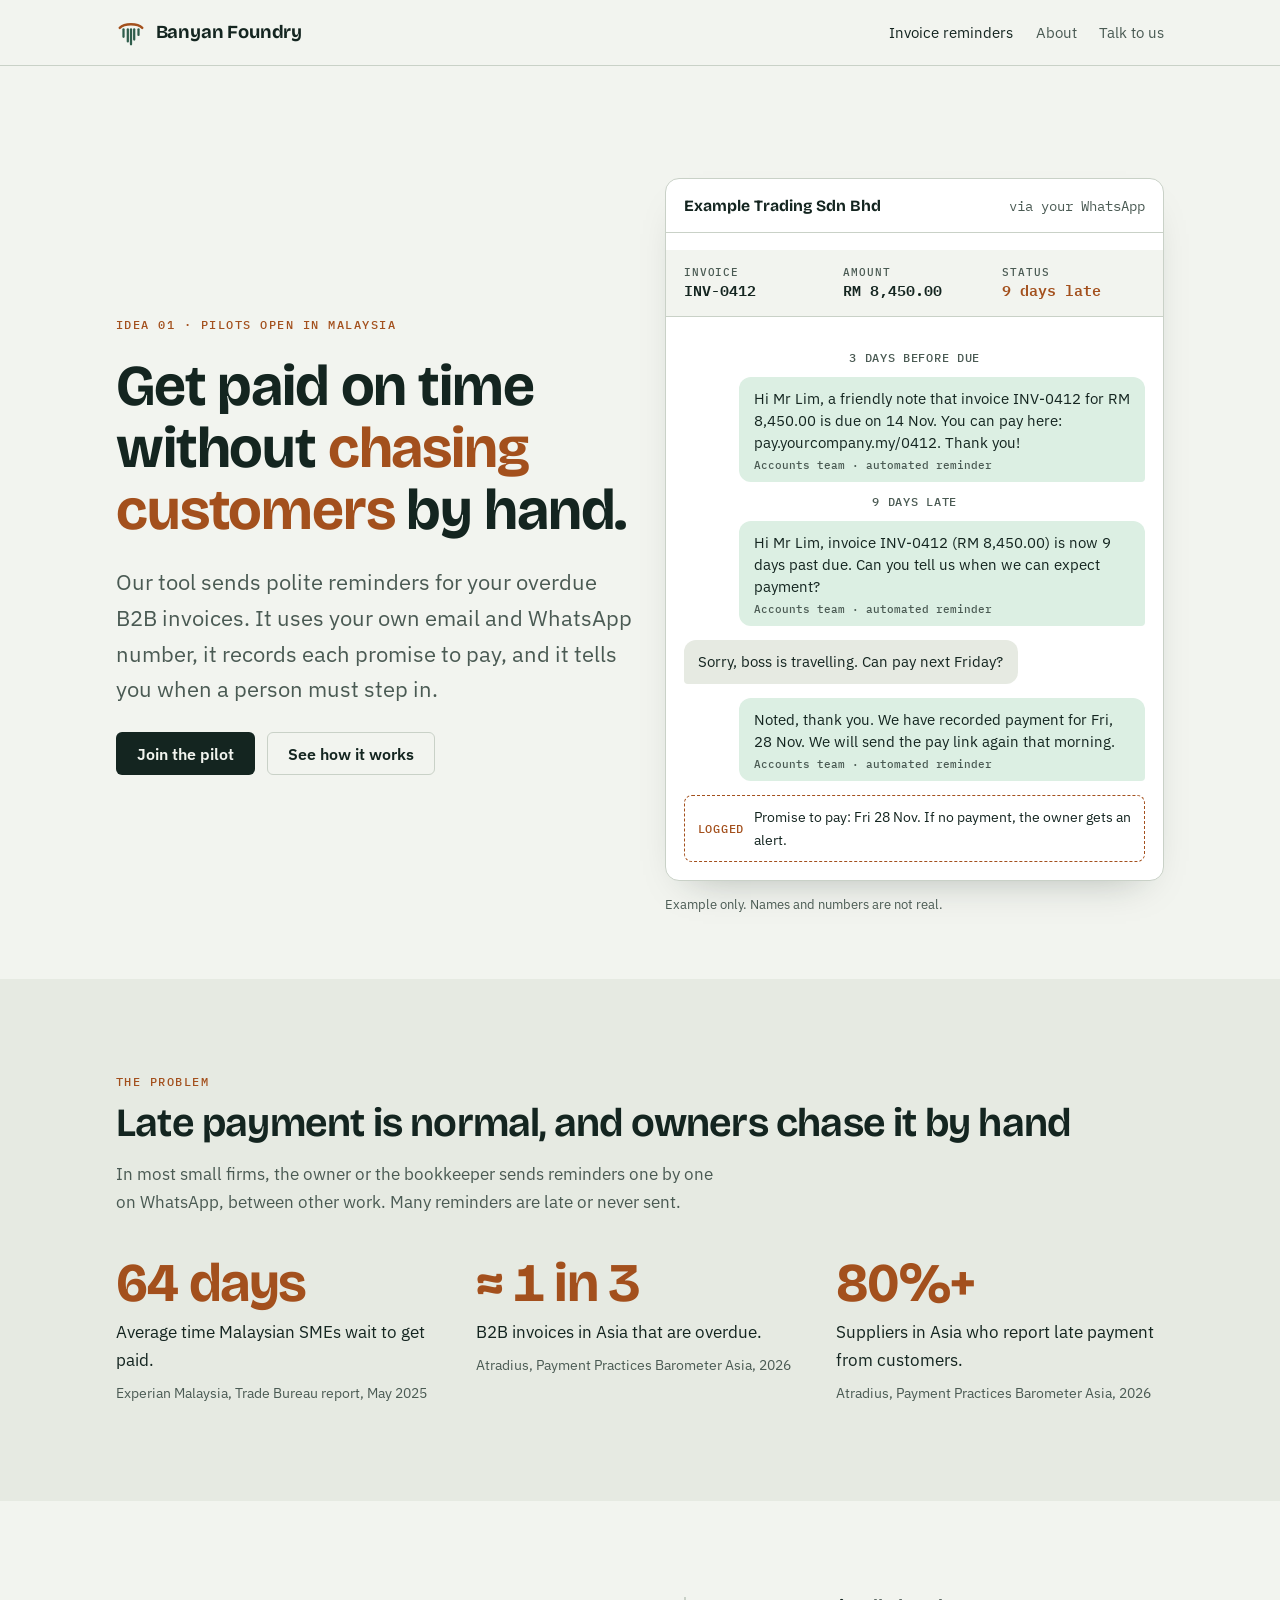
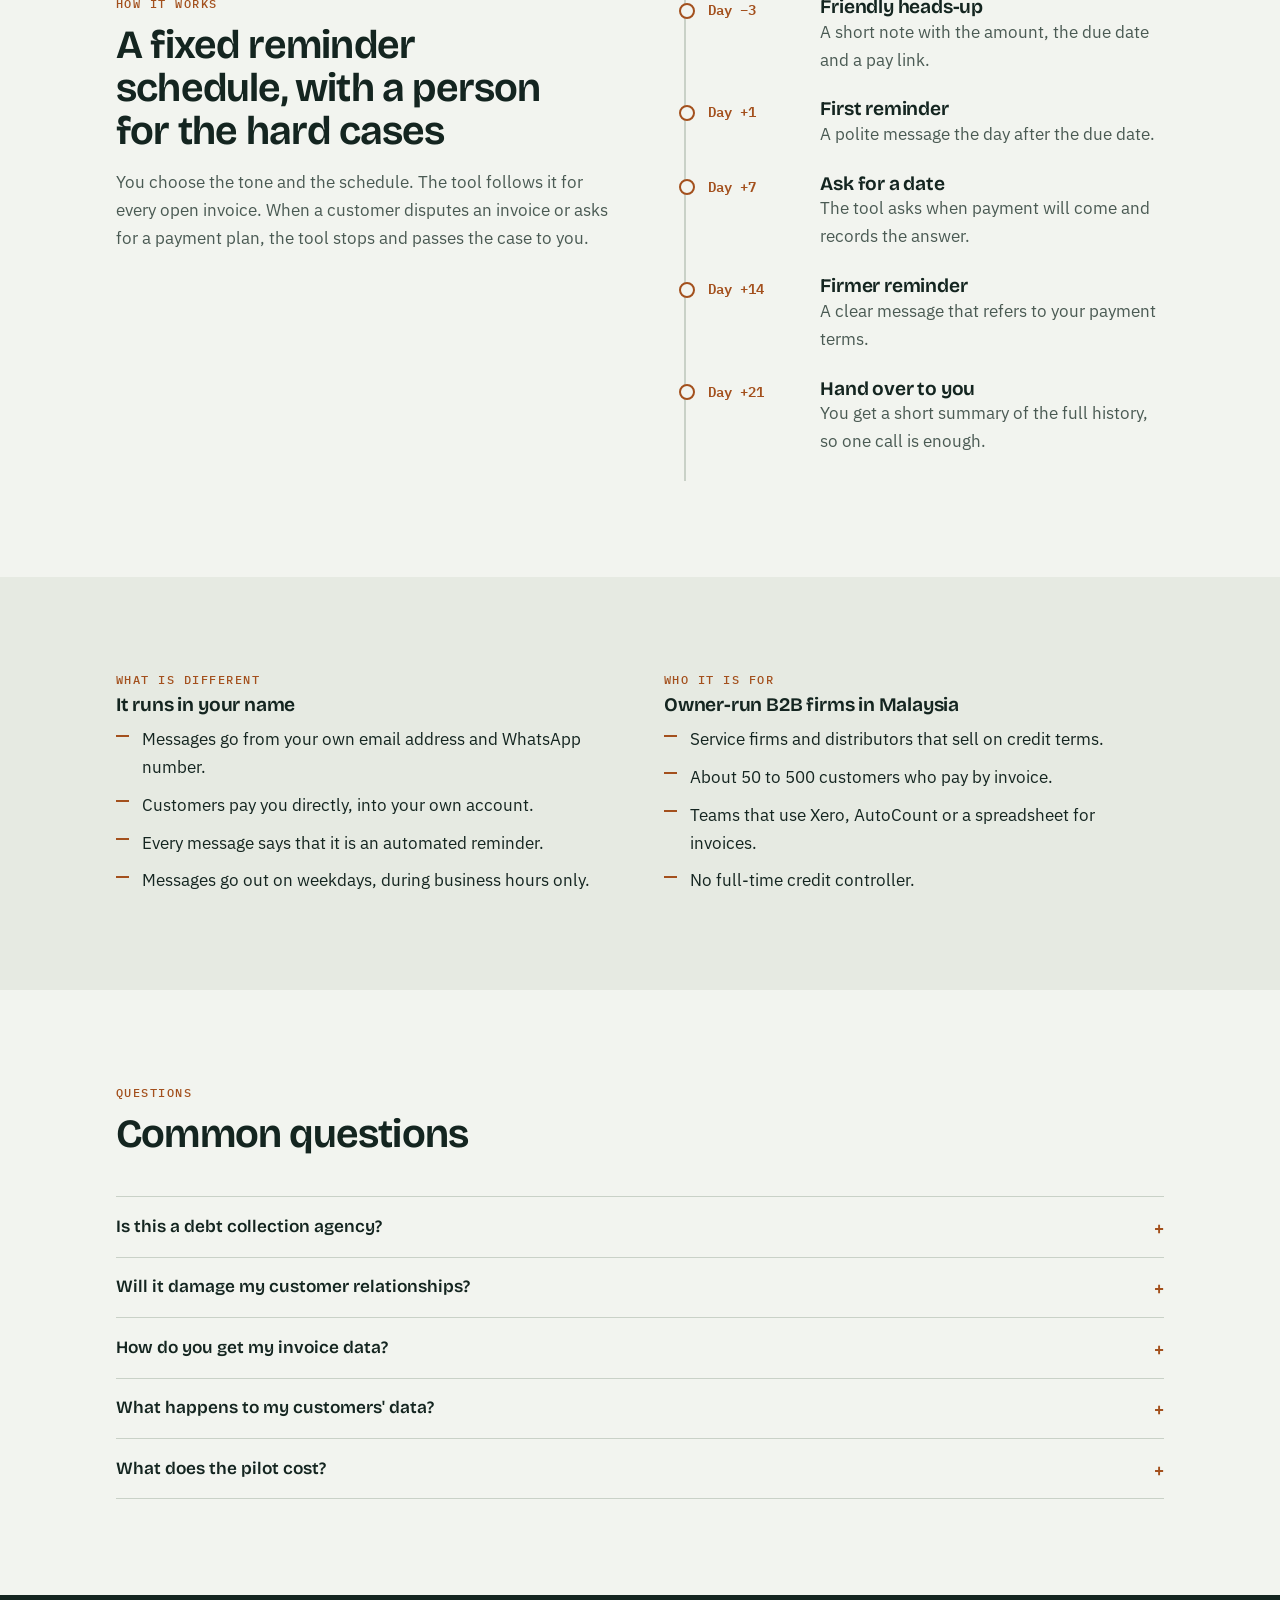
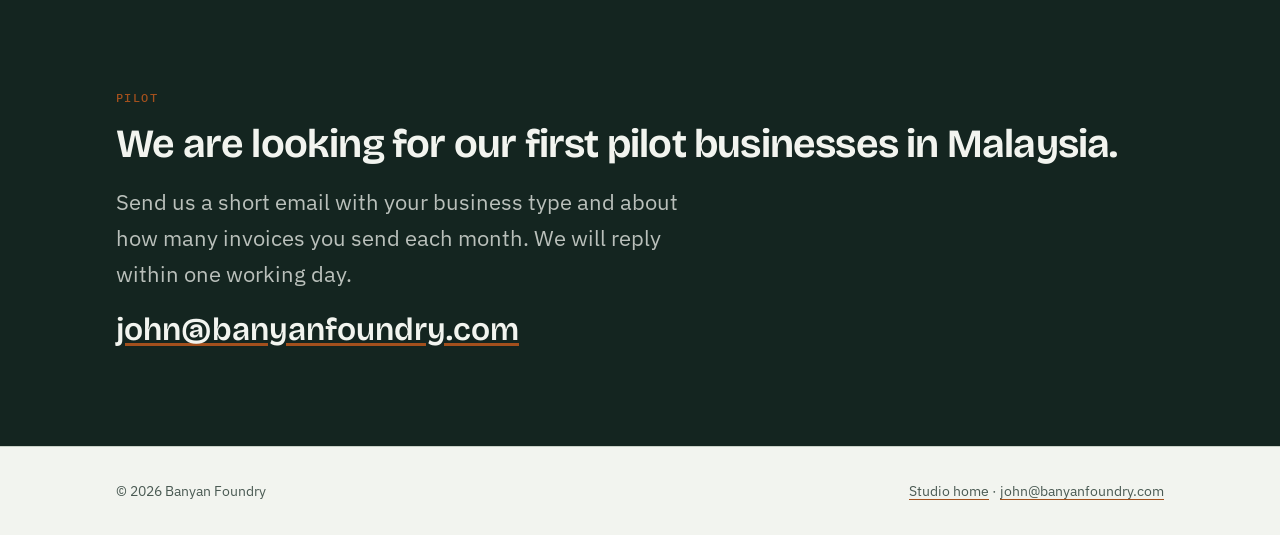
==== invoice-reminders.html @ 0b484ffc "Add Banyan Foundry studio site: home page and invoice reminders page Co-Authored-By: Claude Opus 5.5" ====
<!doctype html>
<html lang="en">
<head>
<meta charset="utf-8">
<meta name="viewport" content="width=device-width, initial-scale=1, viewport-fit=cover">
<title>Invoice reminders · Banyan Foundry</title>
<meta name="description" content="Polite, automatic reminders for overdue B2B invoices, sent from your own email and WhatsApp. Now looking for pilot businesses in Malaysia.">
<meta property="og:title" content="Invoice reminders by Banyan Foundry">
<meta property="og:description" content="Get paid sooner without chasing customers by hand. Pilots open in Malaysia.">
<meta property="og:url" content="https://banyanfoundry.com/invoice-reminders">
<meta property="og:type" content="website">
<link rel="icon" href="favicon.svg" type="image/svg+xml">
<link rel="preconnect" href="https://fonts.googleapis.com">
<link rel="preconnect" href="https://fonts.gstatic.com" crossorigin>
<link rel="stylesheet" href="https://fonts.googleapis.com/css2?family=Bricolage+Grotesque:opsz,wght@12..96,500;12..96,650;12..96,700&family=IBM+Plex+Mono:wght@500;600&family=IBM+Plex+Sans:wght@400;500;600&display=swap">
<link rel="stylesheet" href="style.css">
</head>
<body>

<header class="site-head">
  <div class="wrap">
    <a class="brand" href="index.html" aria-label="Banyan Foundry home">
      <svg viewBox="0 0 32 32" aria-hidden="true"><path d="M4 10.5C9 5.5 23 5.5 28 10.5" fill="none" stroke="var(--copper)" stroke-width="2.6" stroke-linecap="round"/><g stroke="currentColor" stroke-width="2.4" stroke-linecap="round"><path d="M8 12v8"/><path d="M12.6 12v13"/><path d="M16 12v16"/><path d="M19.4 12v11"/><path d="M24 12v6"/></g></svg>
      Banyan Foundry
    </a>
    <nav class="nav" aria-label="Main">
      <a href="invoice-reminders.html" aria-current="page">Invoice reminders</a>
      <a href="index.html#about">About</a>
      <a href="#pilot">Talk to us</a>
    </nav>
  </div>
</header>

<main>
  <div class="hero">
    <div class="wrap split">
      <div style="display:grid;gap:1.5rem">
        <span class="eyebrow">Idea 01 · Pilots open in Malaysia</span>
        <h1>Get paid on time without <em>chasing customers</em> by hand.</h1>
        <p class="lede">Our tool sends polite reminders for your overdue B2B invoices. It uses your own email and WhatsApp number, it records each promise to pay, and it tells you when a person must step in.</p>
        <div class="actions">
          <a class="btn btn-primary" href="#pilot">Join the pilot</a>
          <a class="btn btn-ghost" href="#how">See how it works</a>
        </div>
      </div>

      <div>
        <div class="mock" role="img" aria-label="Example of an automatic reminder conversation about an overdue invoice">
          <div class="mock-top">
            <strong>Example Trading Sdn Bhd</strong>
            <span class="mono muted">via your WhatsApp</span>
          </div>
          <dl class="inv">
            <div><dt>Invoice</dt><dd>INV-0412</dd></div>
            <div><dt>Amount</dt><dd>RM 8,450.00</dd></div>
            <div><dt>Status</dt><dd class="over">9 days late</dd></div>
          </dl>
          <div class="thread">
            <span class="when">3 days before due</span>
            <div class="msg out">Hi Mr Lim, a friendly note that invoice INV-0412 for RM 8,450.00 is due on 14 Nov. You can pay here: pay.yourcompany.my/0412. Thank you!<small>Accounts team · automated reminder</small></div>
            <span class="when">9 days late</span>
            <div class="msg out">Hi Mr Lim, invoice INV-0412 (RM 8,450.00) is now 9 days past due. Can you tell us when we can expect payment?<small>Accounts team · automated reminder</small></div>
            <div class="msg in">Sorry, boss is travelling. Can pay next Friday?</div>
            <div class="msg out">Noted, thank you. We have recorded payment for Fri, 28 Nov. We will send the pay link again that morning.<small>Accounts team · automated reminder</small></div>
            <div class="flag"><b>Logged</b> Promise to pay: Fri 28 Nov. If no payment, the owner gets an alert.</div>
          </div>
        </div>
        <p class="mock-note">Example only. Names and numbers are not real.</p>
      </div>
    </div>
  </div>

  <section class="band" id="problem">
    <div class="wrap">
      <div class="section-head">
        <span class="eyebrow">The problem</span>
        <h2>Late payment is normal, and owners chase it by hand</h2>
        <p class="muted">In most small firms, the owner or the bookkeeper sends reminders one by one on WhatsApp, between other work. Many reminders are late or never sent.</p>
      </div>
      <div class="facts">
        <div class="fact"><span class="big">64 days</span><p>Average time Malaysian SMEs wait to get paid.</p><span class="src">Experian Malaysia, Trade Bureau report, May 2025</span></div>
        <div class="fact"><span class="big">≈ 1 in 3</span><p>B2B invoices in Asia that are overdue.</p><span class="src">Atradius, Payment Practices Barometer Asia, 2026</span></div>
        <div class="fact"><span class="big">80%+</span><p>Suppliers in Asia who report late payment from customers.</p><span class="src">Atradius, Payment Practices Barometer Asia, 2026</span></div>
      </div>
    </div>
  </section>

  <section id="how">
    <div class="wrap split" style="align-items:start">
      <div class="section-head" style="margin:0">
        <span class="eyebrow">How it works</span>
        <h2>A fixed reminder schedule, with a person for the hard cases</h2>
        <p class="muted">You choose the tone and the schedule. The tool follows it for every open invoice. When a customer disputes an invoice or asks for a payment plan, the tool stops and passes the case to you.</p>
      </div>
      <ol class="ladder">
        <li><span class="day">Day −3</span><div><h3>Friendly heads-up</h3><p class="muted">A short note with the amount, the due date and a pay link.</p></div></li>
        <li><span class="day">Day +1</span><div><h3>First reminder</h3><p class="muted">A polite message the day after the due date.</p></div></li>
        <li><span class="day">Day +7</span><div><h3>Ask for a date</h3><p class="muted">The tool asks when payment will come and records the answer.</p></div></li>
        <li><span class="day">Day +14</span><div><h3>Firmer reminder</h3><p class="muted">A clear message that refers to your payment terms.</p></div></li>
        <li><span class="day">Day +21</span><div><h3>Hand over to you</h3><p class="muted">You get a short summary of the full history, so one call is enough.</p></div></li>
      </ol>
    </div>
  </section>

  <section class="band">
    <div class="wrap cols-2">
      <div>
        <span class="eyebrow">What is different</span>
        <h3>It runs in your name</h3>
        <ul class="checks">
          <li>Messages go from your own email address and WhatsApp number.</li>
          <li>Customers pay you directly, into your own account.</li>
          <li>Every message says that it is an automated reminder.</li>
          <li>Messages go out on weekdays, during business hours only.</li>
        </ul>
      </div>
      <div>
        <span class="eyebrow">Who it is for</span>
        <h3>Owner-run B2B firms in Malaysia</h3>
        <ul class="checks">
          <li>Service firms and distributors that sell on credit terms.</li>
          <li>About 50 to 500 customers who pay by invoice.</li>
          <li>Teams that use Xero, AutoCount or a spreadsheet for invoices.</li>
          <li>No full-time credit controller.</li>
        </ul>
      </div>
    </div>
  </section>

  <section id="faq">
    <div class="wrap">
      <div class="section-head">
        <span class="eyebrow">Questions</span>
        <h2>Common questions</h2>
      </div>
      <div class="faq">
        <details>
          <summary>Is this a debt collection agency?</summary>
          <p>No. We supply software. You stay the sender of every message, and your customers pay you directly. We do not take a percentage of the money that you collect.</p>
        </details>
        <details>
          <summary>Will it damage my customer relationships?</summary>
          <p>You approve the wording and the schedule before anything goes out. The tone stays polite. Disputes and payment plans go to you, not to the tool.</p>
        </details>
        <details>
          <summary>How do you get my invoice data?</summary>
          <p>During the pilot, we can start from a simple export (Excel or CSV) from your accounting software. Direct links to Xero and AutoCount are on our plan.</p>
        </details>
        <details>
          <summary>What happens to my customers' data?</summary>
          <p>We use it only to send your reminders, and we do not sell or share it. We follow Malaysia's Personal Data Protection Act.</p>
        </details>
        <details>
          <summary>What does the pilot cost?</summary>
          <p>We agree simple pilot terms with you before we start. There is never a fee based on a percentage of collected cash.</p>
        </details>
      </div>
    </div>
  </section>

  <section class="cta-band" id="pilot">
    <div class="wrap contact">
      <span class="eyebrow">Pilot</span>
      <h2>We are looking for our first pilot businesses in Malaysia.</h2>
      <p class="lede">Send us a short email with your business type and about how many invoices you send each month. We will reply within one working day.</p>
      <a class="email" href="mailto:john@banyanfoundry.com?subject=Invoice%20reminders%20pilot">john@banyanfoundry.com</a>
    </div>
  </section>
</main>

<footer class="site-foot">
  <div class="wrap">
    <span>© 2026 Banyan Foundry</span>
    <span><a href="index.html">Studio home</a> · <a href="mailto:john@banyanfoundry.com">john@banyanfoundry.com</a></span>
  </div>
</footer>

</body>
</html>
---- style.css ----
/* Layout: a single readable column with wide bands; the "aerial root" rule marks each section. */
:root {
  --paper: #f2f4ef;
  --paper-2: #e6eae2;
  --ink: #142520;
  --ink-soft: #4a5a53;
  --line: #c9d1c7;
  --copper: #a3501d;
  --copper-soft: #f3dfcf;
  --leaf: #2f5d4c;
  --card: #ffffff;
  --bubble-out: #dcefe3;
  --display: "Bricolage Grotesque", "Segoe UI", system-ui, sans-serif;
  --body: "IBM Plex Sans", "Segoe UI", system-ui, sans-serif;
  --mono: "IBM Plex Mono", ui-monospace, "SF Mono", Menlo, monospace;
  --wrap: 68rem;
  color-scheme: light;
}
@media (prefers-color-scheme: dark) {
  :root:not([data-theme="light"]) {
    --paper: #101a17; --paper-2: #16231f; --ink: #e7ece6; --ink-soft: #a7b4ad;
    --line: #2a3a34; --copper: #e3925a; --copper-soft: #3a2518; --leaf: #8cc2ab;
    --card: #17241f; --bubble-out: #1f3a2f; color-scheme: dark;
  }
}
:root[data-theme="dark"] {
  --paper: #101a17; --paper-2: #16231f; --ink: #e7ece6; --ink-soft: #a7b4ad;
  --line: #2a3a34; --copper: #e3925a; --copper-soft: #3a2518; --leaf: #8cc2ab;
  --card: #17241f; --bubble-out: #1f3a2f; color-scheme: dark;
}

* { box-sizing: border-box; }
html { -webkit-text-size-adjust: 100%; }
body {
  margin: 0;
  background: var(--paper);
  color: var(--ink);
  font: 400 1.0625rem/1.65 var(--body);
}
img { max-width: 100%; display: block; }
a { color: inherit; text-decoration-color: var(--copper); text-underline-offset: 3px; }
a:hover { color: var(--copper); }
:focus-visible { outline: 2px solid var(--copper); outline-offset: 3px; border-radius: 2px; }

.wrap {
  max-width: var(--wrap);
  margin-inline: auto;
  padding-left: max(20px, env(safe-area-inset-left, 0px));
  padding-right: max(20px, env(safe-area-inset-right, 0px));
}

h1, h2, h3 { font-family: var(--display); line-height: 1.08; letter-spacing: -0.02em; text-wrap: balance; margin: 0; }
h1 { font-size: clamp(2.4rem, 6vw, 4.4rem); font-weight: 700; }
h2 { font-size: clamp(1.7rem, 3.4vw, 2.5rem); font-weight: 650; }
h3 { font-size: 1.2rem; font-weight: 650; letter-spacing: -0.01em; }
p { margin: 0; max-width: 62ch; }
.lede { font-size: clamp(1.15rem, 2vw, 1.35rem); color: var(--ink-soft); max-width: 46ch; }
.eyebrow {
  font: 500 0.78rem/1 var(--mono);
  letter-spacing: 0.12em; text-transform: uppercase; color: var(--copper);
}
.muted { color: var(--ink-soft); }
.mono { font-family: var(--mono); font-variant-numeric: tabular-nums; }

/* Header */
.site-head { border-bottom: 1px solid var(--line); }
.site-head .wrap { display: flex; align-items: center; justify-content: space-between; gap: 1rem; padding-block: 1.1rem; flex-wrap: wrap; }
.brand { display: inline-flex; align-items: center; gap: 0.6rem; text-decoration: none; font: 700 1.15rem/1 var(--display); letter-spacing: -0.01em; }
.brand svg { width: 30px; height: 30px; color: var(--leaf); }
.nav { display: flex; gap: 1.4rem; font-size: 0.95rem; flex-wrap: wrap; }
.nav a { text-decoration: none; color: var(--ink-soft); }
.nav a:hover, .nav a[aria-current="page"] { color: var(--ink); }

/* Buttons */
.btn {
  display: inline-flex; align-items: center; gap: 0.5rem;
  padding: 0.8rem 1.25rem; border-radius: 6px; text-decoration: none;
  font: 600 1rem/1 var(--body); border: 1px solid transparent;
}
.btn-primary { background: var(--ink); color: var(--paper); }
.btn-primary:hover { background: var(--copper); color: #fff; }
.btn-ghost { border-color: var(--line); color: var(--ink); }
.btn-ghost:hover { border-color: var(--copper); }
.actions { display: flex; gap: 0.75rem; flex-wrap: wrap; }

/* Sections */
section { padding-block: clamp(3.5rem, 8vw, 6rem); }
.band { background: var(--paper-2); }
.section-head { display: grid; gap: 0.9rem; margin-bottom: 2.5rem; }
.roots { display: block; width: 120px; height: 22px; color: var(--copper); }

/* Hero */
.hero .wrap { display: grid; gap: 1.6rem; padding-block: clamp(3.5rem, 9vw, 7rem) clamp(2.5rem, 6vw, 4rem); }
.hero h1 em { font-style: normal; color: var(--copper); }

/* Method */
.steps { list-style: none; margin: 0; padding: 0; display: grid; grid-template-columns: repeat(auto-fit, minmax(14rem, 1fr)); gap: 2rem 2.5rem; }
.steps li { display: grid; gap: 0.6rem; align-content: start; border-top: 2px solid var(--ink); padding-top: 1rem; min-width: 0; }
.steps .n { font: 500 0.85rem/1 var(--mono); color: var(--copper); }

/* Idea log */
.ideas { display: grid; gap: 0; border-top: 1px solid var(--line); }
.idea {
  display: grid; grid-template-columns: 7rem 1fr auto; gap: 1.5rem; align-items: center;
  padding-block: 1.4rem; border-bottom: 1px solid var(--line); text-decoration: none;
}
.idea > * { min-width: 0; }
a.idea:hover h3 { color: var(--copper); }
.idea .tag { font: 500 0.8rem/1.3 var(--mono); color: var(--ink-soft); }
.idea .body { display: grid; gap: 0.3rem; }
.pill {
  font: 500 0.75rem/1 var(--mono); letter-spacing: 0.06em; text-transform: uppercase;
  padding: 0.45rem 0.65rem; border-radius: 999px; white-space: nowrap;
}
.pill-live { background: var(--copper-soft); color: var(--copper); }
.pill-later { border: 1px dashed var(--line); color: var(--ink-soft); }
@media (max-width: 640px) {
  .idea { grid-template-columns: 1fr; gap: 0.6rem; }
}

/* Founder */
.founder { display: grid; grid-template-columns: 9rem 1fr; gap: 2rem; align-items: start; }
.founder > * { min-width: 0; }
.avatar {
  width: 9rem; height: 9rem; border-radius: 50%; object-fit: cover;
  background: var(--leaf); color: var(--paper);
  display: grid; place-items: center; font: 700 2.4rem/1 var(--display);
}
.founder .meta { display: flex; gap: 1.25rem; flex-wrap: wrap; font-size: 0.95rem; color: var(--ink-soft); margin-top: 0.4rem; }
@media (max-width: 560px) { .founder { grid-template-columns: 1fr; } .avatar { width: 6.5rem; height: 6.5rem; font-size: 1.8rem; } }

/* Placeholder marker (remove once real data is in) */
.todo { background: var(--copper-soft); color: var(--copper); padding: 0 0.3em; border-radius: 3px; font-weight: 600; }

/* Contact */
.contact { display: grid; gap: 1.2rem; }
.contact .email { font: 600 clamp(1.3rem, 3.5vw, 2rem)/1.2 var(--display); word-break: break-all; }

/* Footer */
.site-foot { border-top: 1px solid var(--line); font-size: 0.9rem; color: var(--ink-soft); }
.site-foot .wrap { display: flex; justify-content: space-between; gap: 1rem; flex-wrap: wrap; padding-block: 2rem; }

/* ---------- Idea page ---------- */
.split { display: grid; grid-template-columns: 1.05fr 1fr; gap: clamp(2rem, 5vw, 4rem); align-items: center; }
.split > * { min-width: 0; }
@media (max-width: 860px) { .split { grid-template-columns: 1fr; } }

.facts { display: grid; grid-template-columns: repeat(auto-fit, minmax(13rem, 1fr)); gap: 2rem; }
.fact { display: grid; gap: 0.5rem; align-content: start; }
.fact .big { font: 700 clamp(2.4rem, 5vw, 3.4rem)/1 var(--display); color: var(--copper); letter-spacing: -0.03em; font-variant-numeric: tabular-nums; }
.fact .src { font-size: 0.85rem; color: var(--ink-soft); }

/* Mock-up: invoice + reminder thread */
.mock { background: var(--card); border: 1px solid var(--line); border-radius: 14px; box-shadow: 0 18px 40px -24px rgba(20, 37, 32, 0.35); overflow: hidden; }
.mock-top { display: flex; justify-content: space-between; align-items: center; gap: 0.75rem; padding: 0.85rem 1.1rem; border-bottom: 1px solid var(--line); font-size: 0.85rem; flex-wrap: wrap; }
.mock-top strong { font-family: var(--display); font-size: 0.98rem; }
.inv { display: grid; grid-template-columns: repeat(3, 1fr); gap: 0.25rem 1rem; padding: 0.9rem 1.1rem; border-bottom: 1px solid var(--line); background: var(--paper); }
.inv dt { font: 500 0.7rem/1.4 var(--mono); text-transform: uppercase; letter-spacing: 0.08em; color: var(--ink-soft); }
.inv dd { margin: 0; font: 600 0.95rem/1.4 var(--mono); font-variant-numeric: tabular-nums; }
.inv .over { color: var(--copper); }
.thread { display: grid; gap: 0.85rem; padding: 1.1rem; }
.when { font: 500 0.72rem/1 var(--mono); color: var(--ink-soft); letter-spacing: 0.06em; text-transform: uppercase; justify-self: center; }
.msg { max-width: 88%; padding: 0.7rem 0.9rem; border-radius: 12px; font-size: 0.92rem; line-height: 1.5; }
.msg.out { justify-self: end; background: var(--bubble-out); border-bottom-right-radius: 4px; }
.msg.in { justify-self: start; background: var(--paper-2); border-bottom-left-radius: 4px; }
.msg small { display: block; margin-top: 0.35rem; font: 500 0.7rem/1 var(--mono); color: var(--ink-soft); }
.flag { justify-self: stretch; display: flex; gap: 0.6rem; align-items: center; padding: 0.65rem 0.8rem; border: 1px dashed var(--copper); border-radius: 8px; font-size: 0.85rem; color: var(--ink); }
.flag b { color: var(--copper); font-family: var(--mono); font-weight: 500; font-size: 0.75rem; text-transform: uppercase; letter-spacing: 0.06em; }
.mock-note { font-size: 0.82rem; color: var(--ink-soft); margin-top: 0.8rem; }

/* Timeline of the sequence */
.ladder { list-style: none; margin: 0; padding: 0; display: grid; gap: 0; border-left: 2px solid var(--line); }
.ladder li { position: relative; display: grid; grid-template-columns: 6rem 1fr; gap: 1rem; padding: 0 0 1.6rem 1.4rem; }
.ladder li > * { min-width: 0; }
.ladder li::before { content: ""; position: absolute; left: -7px; top: 0.35rem; width: 12px; height: 12px; border-radius: 50%; background: var(--paper); border: 2px solid var(--copper); }
.ladder .day { font: 600 0.9rem/1.6 var(--mono); color: var(--copper); }
@media (max-width: 520px) { .ladder li { grid-template-columns: 1fr; gap: 0.2rem; } }

.cols-2 { display: grid; grid-template-columns: repeat(auto-fit, minmax(17rem, 1fr)); gap: 2rem 3rem; }
.cols-2 > div { display: grid; gap: 0.6rem; align-content: start; }
.checks { list-style: none; padding: 0; margin: 0; display: grid; gap: 0.6rem; }
.checks li { padding-left: 1.6rem; position: relative; }
.checks li::before { content: ""; position: absolute; left: 0; top: 0.55em; width: 0.8rem; height: 2px; background: var(--copper); }

.faq { display: grid; gap: 0; border-top: 1px solid var(--line); }
.faq details { border-bottom: 1px solid var(--line); padding-block: 1.1rem; }
.faq summary { cursor: pointer; font: 600 1.08rem/1.4 var(--display); list-style: none; display: flex; justify-content: space-between; gap: 1rem; }
.faq summary::-webkit-details-marker { display: none; }
.faq summary::after { content: "+"; font-family: var(--mono); color: var(--copper); }
.faq details[open] summary::after { content: "–"; }
.faq details p { margin-top: 0.7rem; color: var(--ink-soft); }

.cta-band { background: var(--ink); color: var(--paper); }
.cta-band .lede { color: color-mix(in srgb, var(--paper) 75%, transparent); }
.cta-band .btn-primary { background: var(--copper); color: #fff; }
.cta-band .btn-primary:hover { background: var(--paper); color: var(--ink); }
.cta-band .email { color: var(--paper); }

@media (prefers-reduced-motion: no-preference) {
  .btn, .nav a, a.idea h3 { transition: color 0.15s, background-color 0.15s, border-color 0.15s; }
}
.split h1 { font-size: clamp(2.2rem, 4.6vw, 3.6rem); }
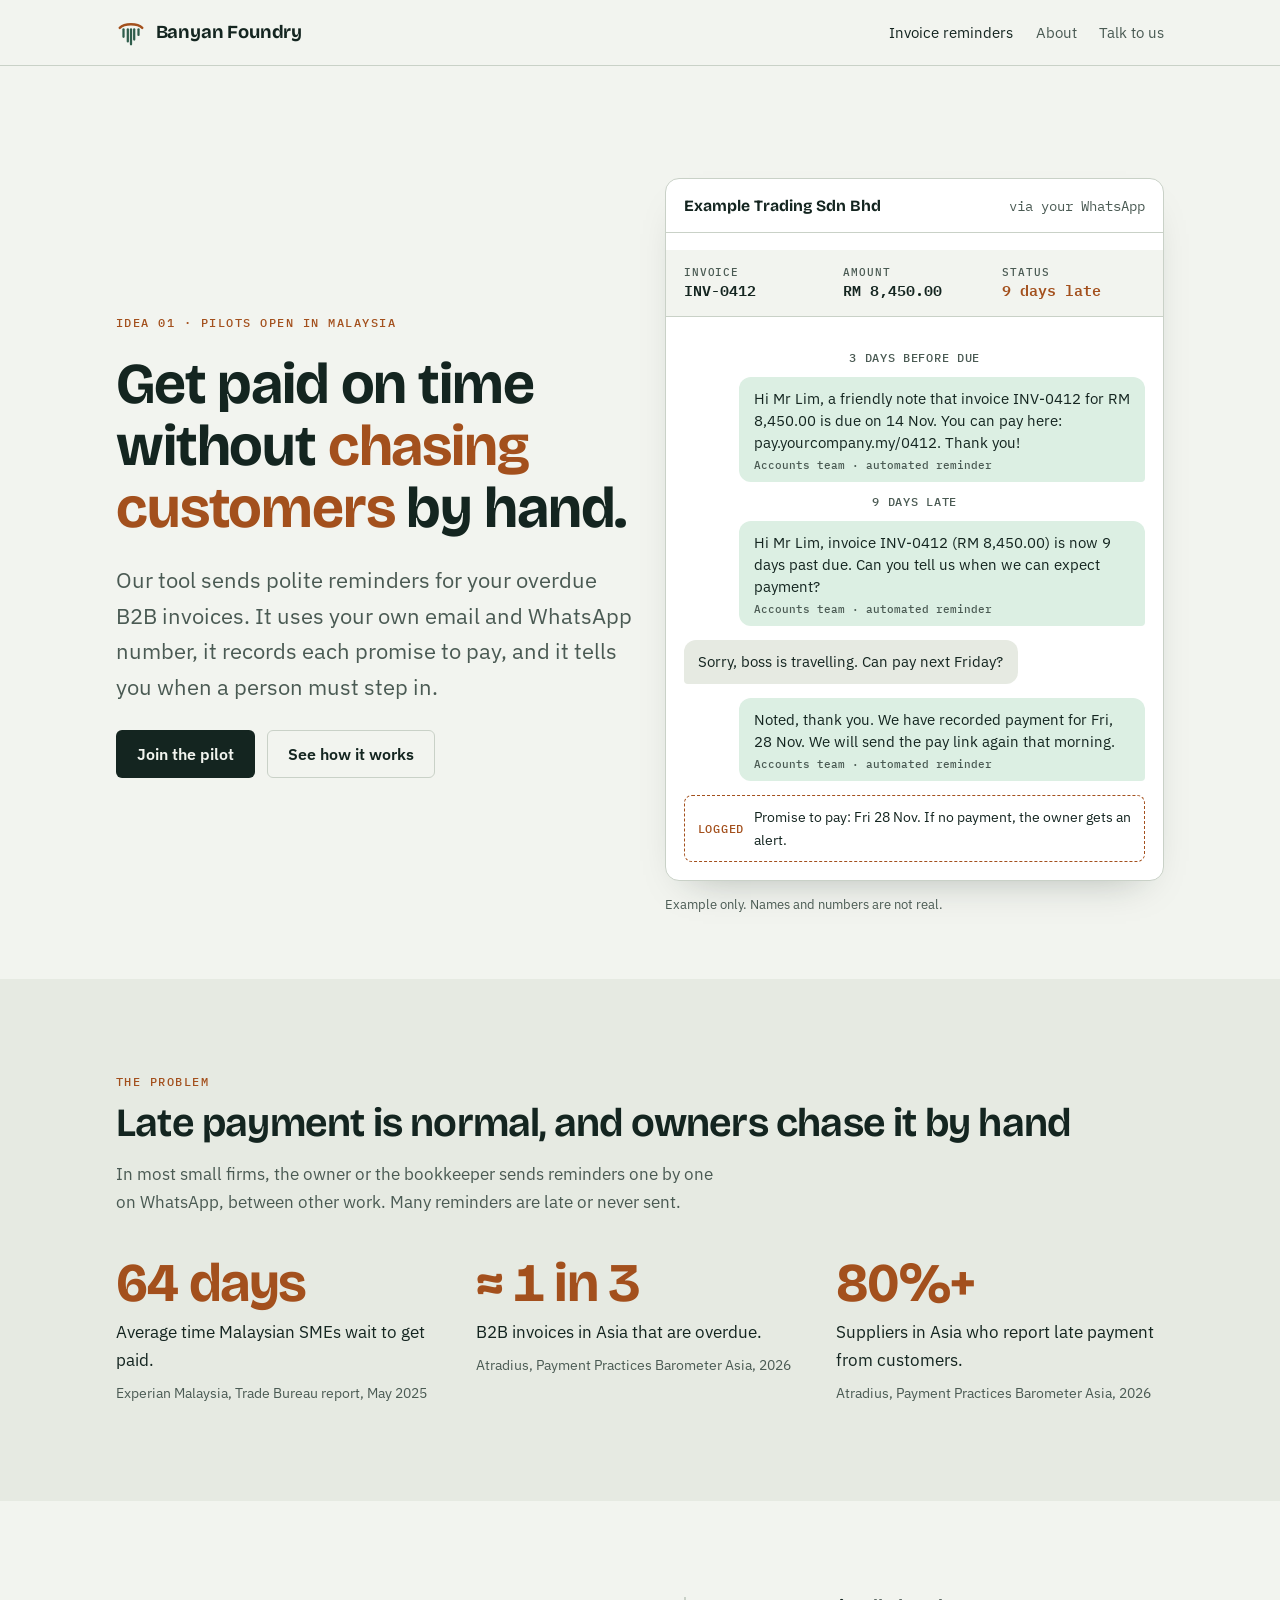
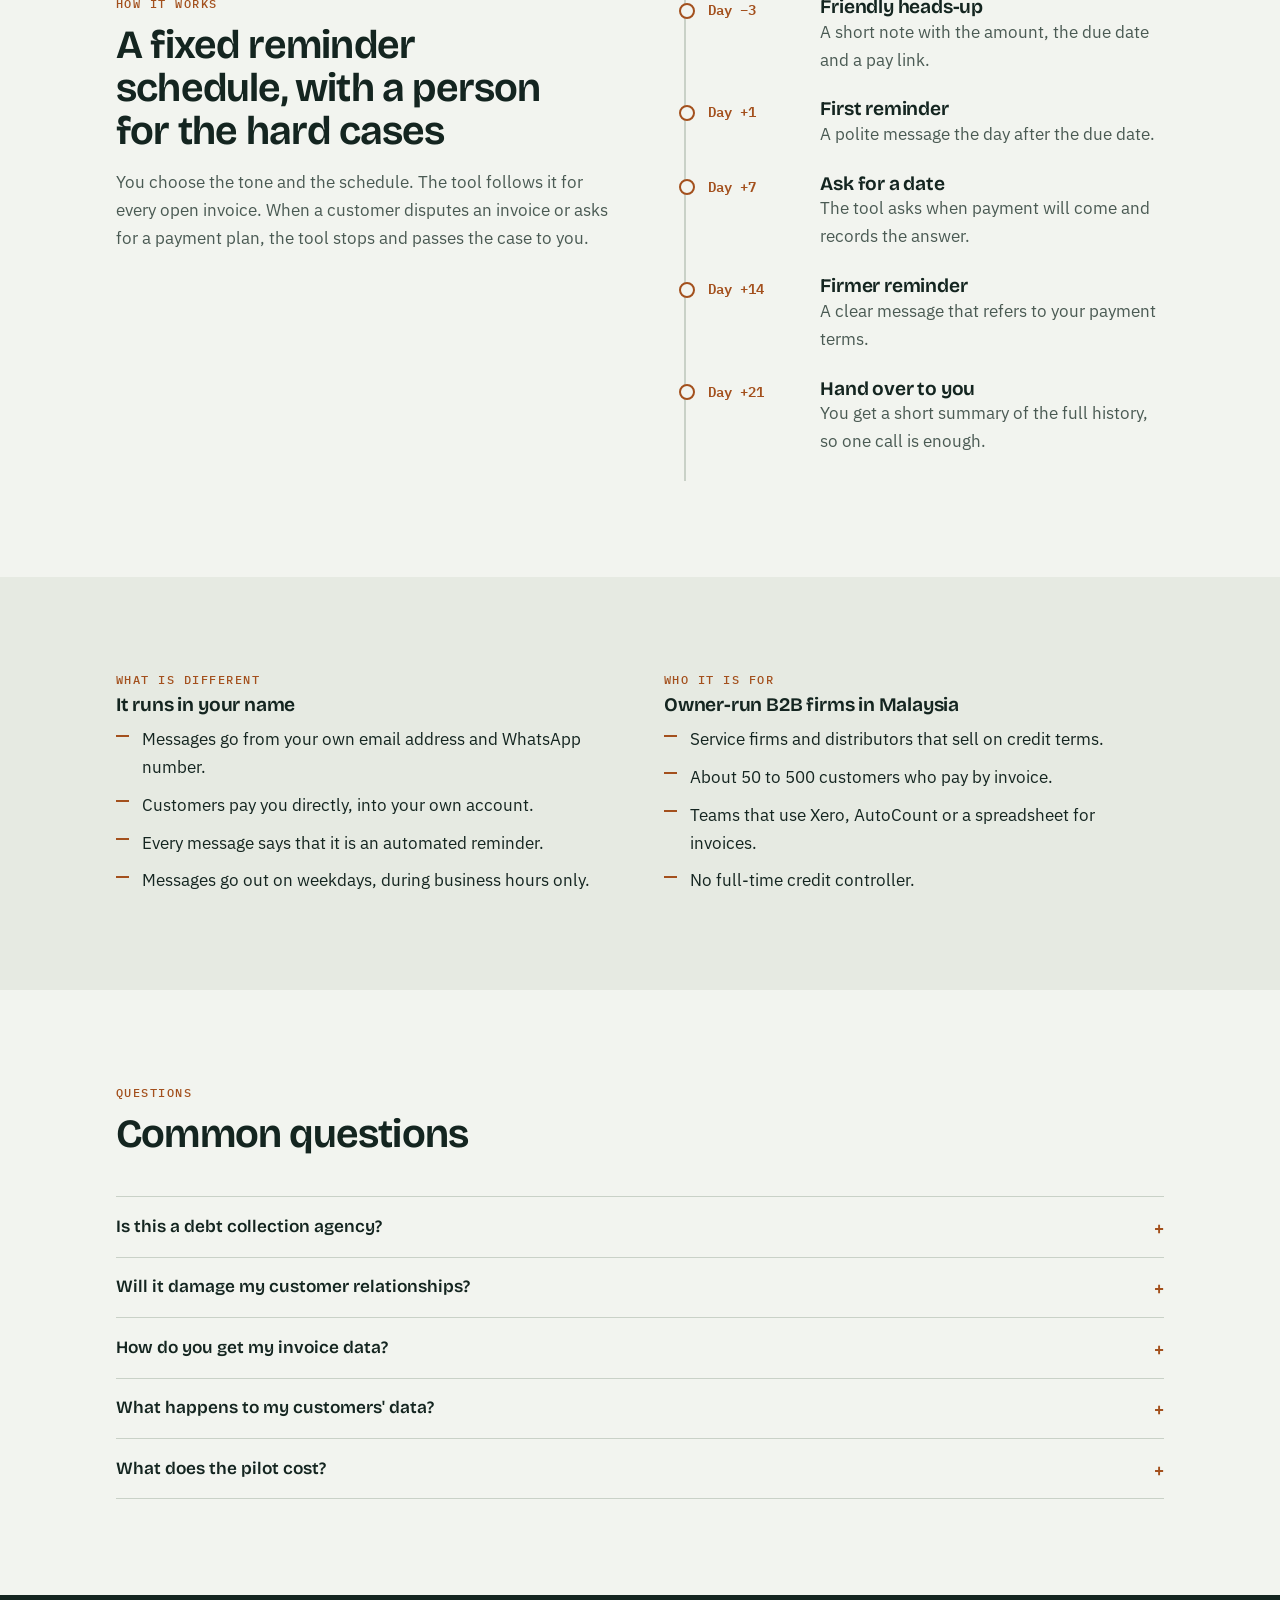
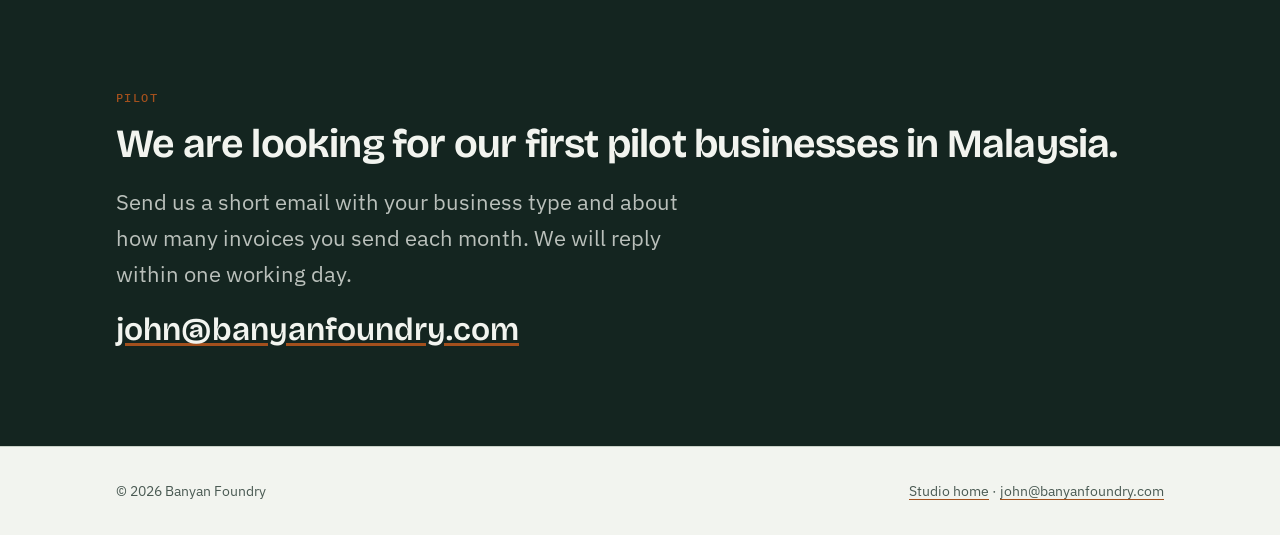
==== commit fb097d31: "Improve phone layout, add contact bar and founder background Co-Authored-By: Claude Opus 5.5 (1M con" ====
--- a/invoice-reminders.html
+++ b/invoice-reminders.html
@@ -175,5 +175,7 @@
   </div>
 </footer>
 
+<div class="mobile-cta"><a class="btn btn-primary" href="mailto:john@banyanfoundry.com?subject=Invoice%20reminders%20pilot">Join the pilot</a><a class="btn btn-ghost" href="#how">How it works</a></div>
+
 </body>
 </html>
--- a/style.css
+++ b/style.css
@@ -200,3 +200,44 @@
   .btn, .nav a, a.idea h3 { transition: color 0.15s, background-color 0.15s, border-color 0.15s; }
 }
 .split h1 { font-size: clamp(2.2rem, 4.6vw, 3.6rem); }
+
+/* ---------- Phone layout ---------- */
+.mobile-cta { display: none; }
+[id] { scroll-margin-top: 1rem; }
+.btn { min-height: 48px; justify-content: center; }
+@media (max-width: 640px) {
+  body { font-size: 1rem; padding-bottom: calc(76px + env(safe-area-inset-bottom, 0px)); }
+  section { padding-block: 3rem; }
+  .hero .wrap { padding-block: 2.25rem 2.5rem; gap: 1.25rem; }
+  .site-head .wrap { padding-block: 0.75rem; row-gap: 0.25rem; }
+  .nav { gap: 0.25rem 1.1rem; }
+  .nav a { display: inline-block; padding-block: 0.6rem; }
+  .actions .btn { flex: 1 1 10rem; }
+  .section-head { margin-bottom: 1.75rem; }
+  .steps { gap: 1.5rem; }
+  .facts { gap: 1.5rem; }
+  .site-foot .wrap { flex-direction: column; }
+  .site-foot a { display: inline-block; padding-block: 0.4rem; }
+  .mock { border-radius: 12px; }
+  .inv { gap: 0.2rem 0.6rem; padding: 0.8rem 0.9rem; }
+  .inv dd { font-size: 0.82rem; white-space: nowrap; }
+  .thread { padding: 0.9rem; }
+  .msg { max-width: 92%; font-size: 0.9rem; }
+  .ladder li { padding-bottom: 1.25rem; }
+  .faq summary { padding-block: 0.3rem; }
+
+  /* Fixed contact bar: one tap to reach us from any point on the page */
+  .mobile-cta {
+    display: flex; gap: 0.6rem;
+    position: fixed; left: 0; right: 0; bottom: 0; z-index: 20;
+    padding-top: 0.7rem;
+    padding-bottom: calc(0.7rem + env(safe-area-inset-bottom, 0px));
+    padding-left: max(16px, env(safe-area-inset-left, 0px));
+    padding-right: max(16px, env(safe-area-inset-right, 0px));
+    background: var(--paper); border-top: 1px solid var(--line);
+    box-shadow: 0 -8px 24px -16px rgba(20, 37, 32, 0.4);
+  }
+  .mobile-cta .btn { flex: 1; }
+}
+.bio { display: grid; gap: 0.9rem; margin-top: 1.2rem; }
+@media (max-width: 640px) { .idea .pill { justify-self: start; } }
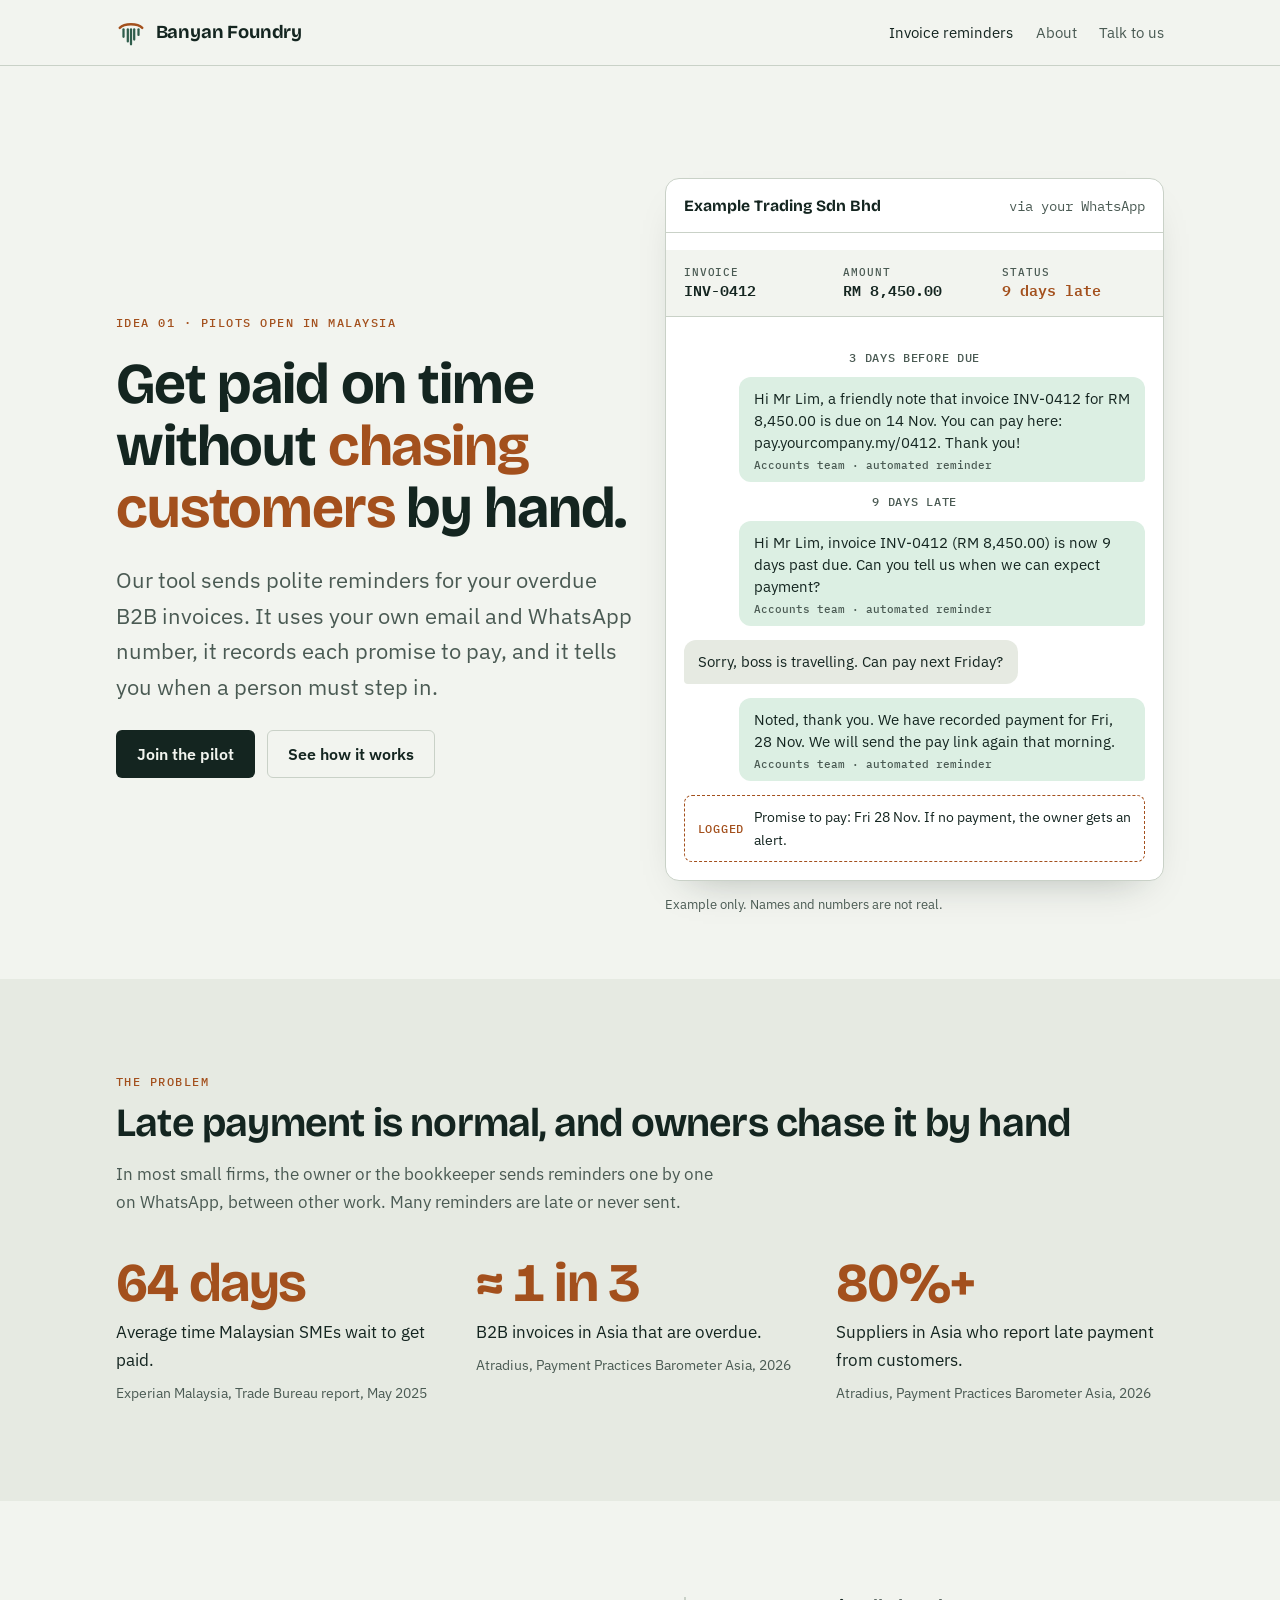
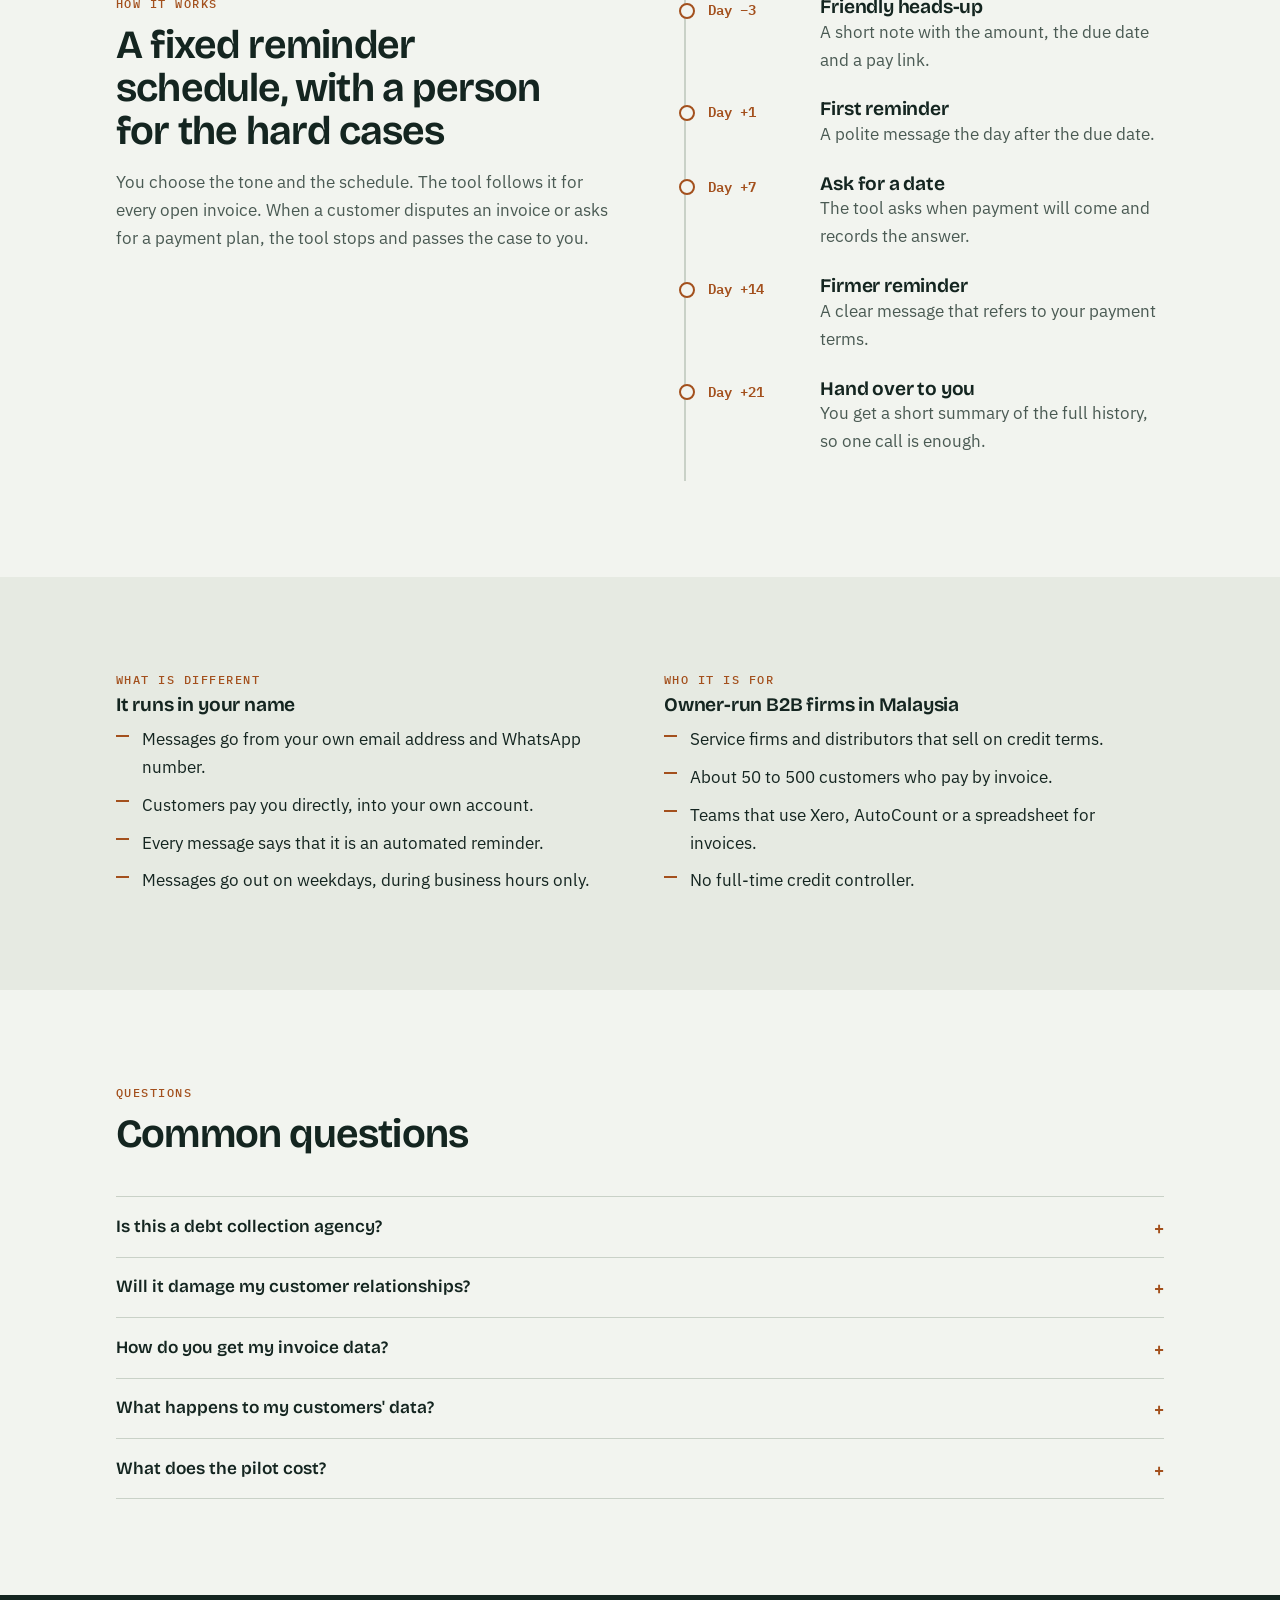
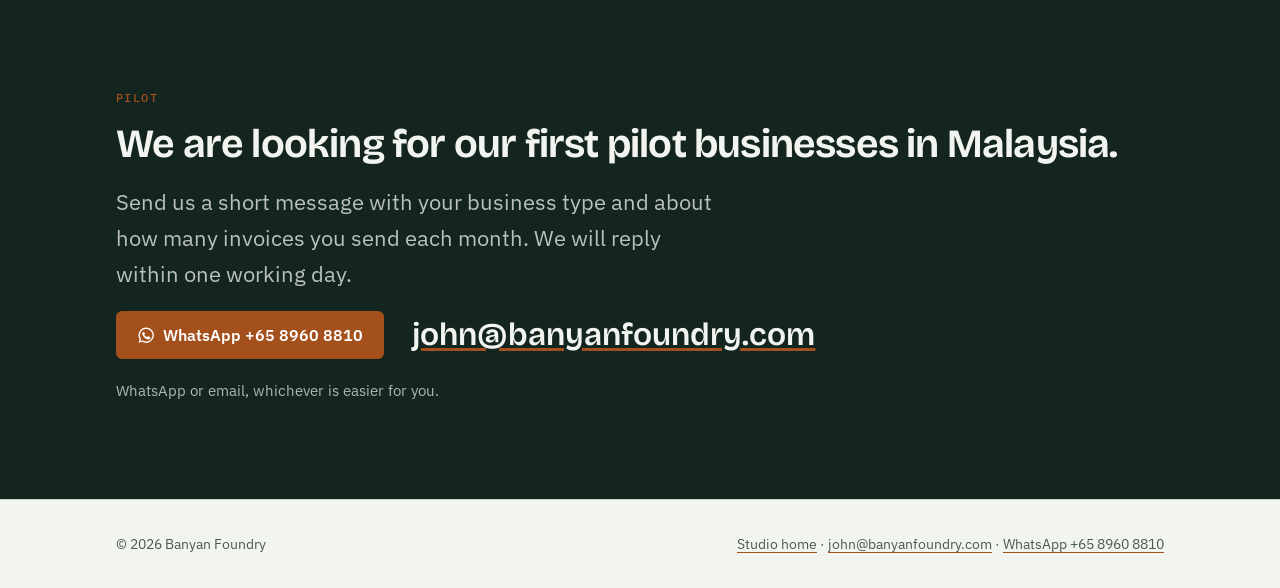
==== commit 3eb1f881: "Add WhatsApp contact buttons Co-Authored-By: Claude Opus 5.5 (1M context) <noreply@anthropic.com> Cl" ====
--- a/invoice-reminders.html
+++ b/invoice-reminders.html
@@ -162,8 +162,12 @@
     <div class="wrap contact">
       <span class="eyebrow">Pilot</span>
       <h2>We are looking for our first pilot businesses in Malaysia.</h2>
-      <p class="lede">Send us a short email with your business type and about how many invoices you send each month. We will reply within one working day.</p>
-      <a class="email" href="mailto:john@banyanfoundry.com?subject=Invoice%20reminders%20pilot">john@banyanfoundry.com</a>
+      <p class="lede">Send us a short message with your business type and about how many invoices you send each month. We will reply within one working day.</p>
+      <div class="reach">
+        <a class="btn btn-primary" href="https://wa.me/6589608810?text=Hi%20John%2C%20I%27m%20interested%20in%20the%20invoice%20reminders%20pilot." target="_blank" rel="noopener"><svg class="wa-ico" viewBox="0 0 24 24" aria-hidden="true"><path fill="currentColor" d="M12 2a10 10 0 0 0-8.6 15.1L2 22l5-1.3A10 10 0 1 0 12 2Zm0 18.2a8.2 8.2 0 0 1-4.2-1.2l-.3-.2-3 .8.8-2.9-.2-.3A8.2 8.2 0 1 1 12 20.2Zm4.5-6.1c-.2-.1-1.5-.7-1.7-.8-.2-.1-.4-.1-.6.1l-.8 1c-.1.2-.3.2-.5.1a6.7 6.7 0 0 1-3.3-2.9c-.3-.4.2-.4.7-1.3.1-.2 0-.3 0-.4l-.8-1.8c-.2-.5-.4-.4-.6-.4h-.5a1 1 0 0 0-.7.3 3 3 0 0 0-.9 2.2 5.2 5.2 0 0 0 1.1 2.7 11.8 11.8 0 0 0 4.5 4c1.7.7 2.3.8 3.2.6.5-.1 1.5-.6 1.7-1.2.2-.6.2-1.1.2-1.2l-.5-.3Z"/></svg>WhatsApp +65 8960 8810</a>
+        <a class="email" href="mailto:john@banyanfoundry.com?subject=Invoice%20reminders%20pilot">john@banyanfoundry.com</a>
+      </div>
+      <p class="muted small">WhatsApp or email, whichever is easier for you.</p>
     </div>
   </section>
 </main>
@@ -171,11 +175,11 @@
 <footer class="site-foot">
   <div class="wrap">
     <span>© 2026 Banyan Foundry</span>
-    <span><a href="index.html">Studio home</a> · <a href="mailto:john@banyanfoundry.com">john@banyanfoundry.com</a></span>
+    <span><a href="index.html">Studio home</a> · <a href="mailto:john@banyanfoundry.com">john@banyanfoundry.com</a> · <a href="https://wa.me/6589608810?text=Hi%20John%2C%20I%27m%20interested%20in%20the%20invoice%20reminders%20pilot." target="_blank" rel="noopener">WhatsApp +65 8960 8810</a></span>
   </div>
 </footer>
 
-<div class="mobile-cta"><a class="btn btn-primary" href="mailto:john@banyanfoundry.com?subject=Invoice%20reminders%20pilot">Join the pilot</a><a class="btn btn-ghost" href="#how">How it works</a></div>
+<div class="mobile-cta"><a class="btn btn-primary" href="https://wa.me/6589608810?text=Hi%20John%2C%20I%27m%20interested%20in%20the%20invoice%20reminders%20pilot." target="_blank" rel="noopener"><svg class="wa-ico" viewBox="0 0 24 24" aria-hidden="true"><path fill="currentColor" d="M12 2a10 10 0 0 0-8.6 15.1L2 22l5-1.3A10 10 0 1 0 12 2Zm0 18.2a8.2 8.2 0 0 1-4.2-1.2l-.3-.2-3 .8.8-2.9-.2-.3A8.2 8.2 0 1 1 12 20.2Zm4.5-6.1c-.2-.1-1.5-.7-1.7-.8-.2-.1-.4-.1-.6.1l-.8 1c-.1.2-.3.2-.5.1a6.7 6.7 0 0 1-3.3-2.9c-.3-.4.2-.4.7-1.3.1-.2 0-.3 0-.4l-.8-1.8c-.2-.5-.4-.4-.6-.4h-.5a1 1 0 0 0-.7.3 3 3 0 0 0-.9 2.2 5.2 5.2 0 0 0 1.1 2.7 11.8 11.8 0 0 0 4.5 4c1.7.7 2.3.8 3.2.6.5-.1 1.5-.6 1.7-1.2.2-.6.2-1.1.2-1.2l-.5-.3Z"/></svg>WhatsApp</a><a class="btn btn-ghost" href="mailto:john@banyanfoundry.com?subject=Invoice%20reminders%20pilot">Email</a></div>
 
 </body>
 </html>
--- a/style.css
+++ b/style.css
@@ -241,3 +241,7 @@
 }
 .bio { display: grid; gap: 0.9rem; margin-top: 1.2rem; }
 @media (max-width: 640px) { .idea .pill { justify-self: start; } }
+.reach { display: flex; flex-wrap: wrap; align-items: center; gap: 1rem 1.75rem; }
+.wa-ico { width: 1.15em; height: 1.15em; flex: none; }
+.small { font-size: 0.92rem; }
+.cta-band .muted { color: color-mix(in srgb, var(--paper) 70%, transparent); }
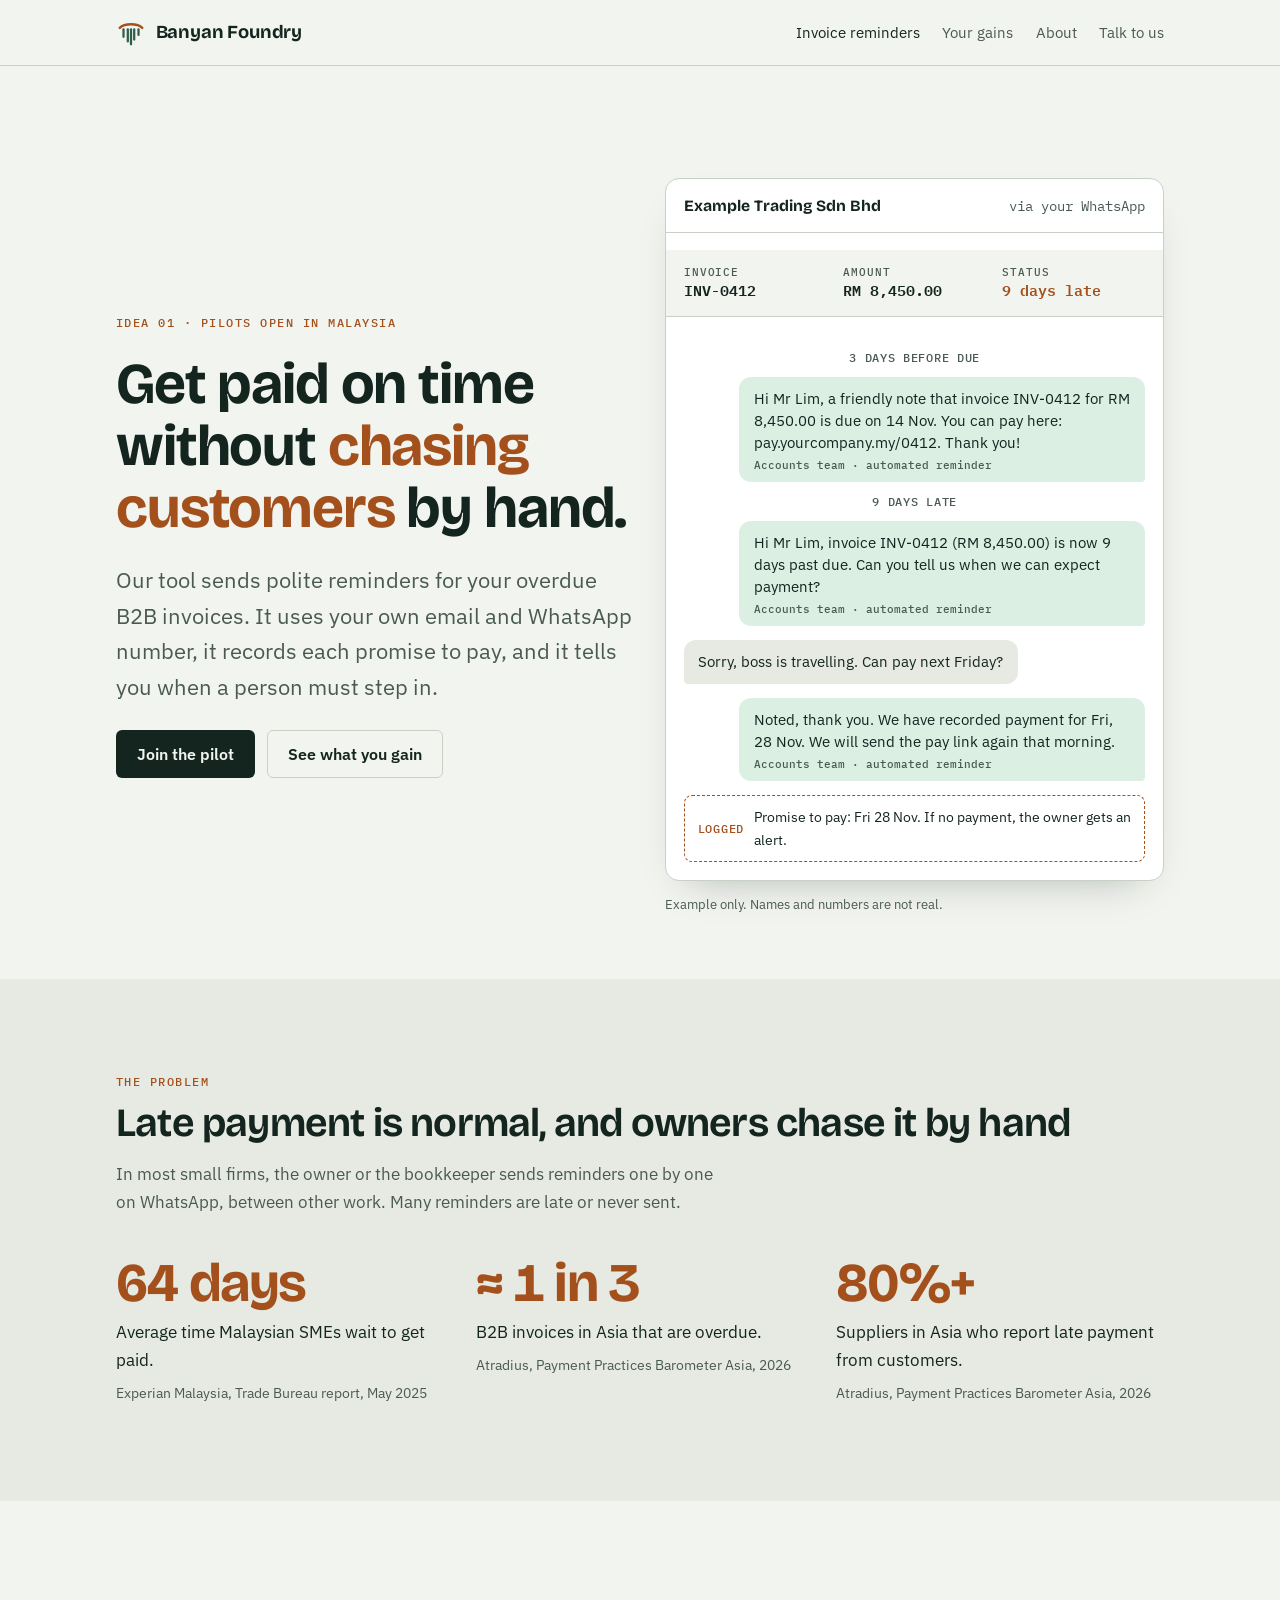
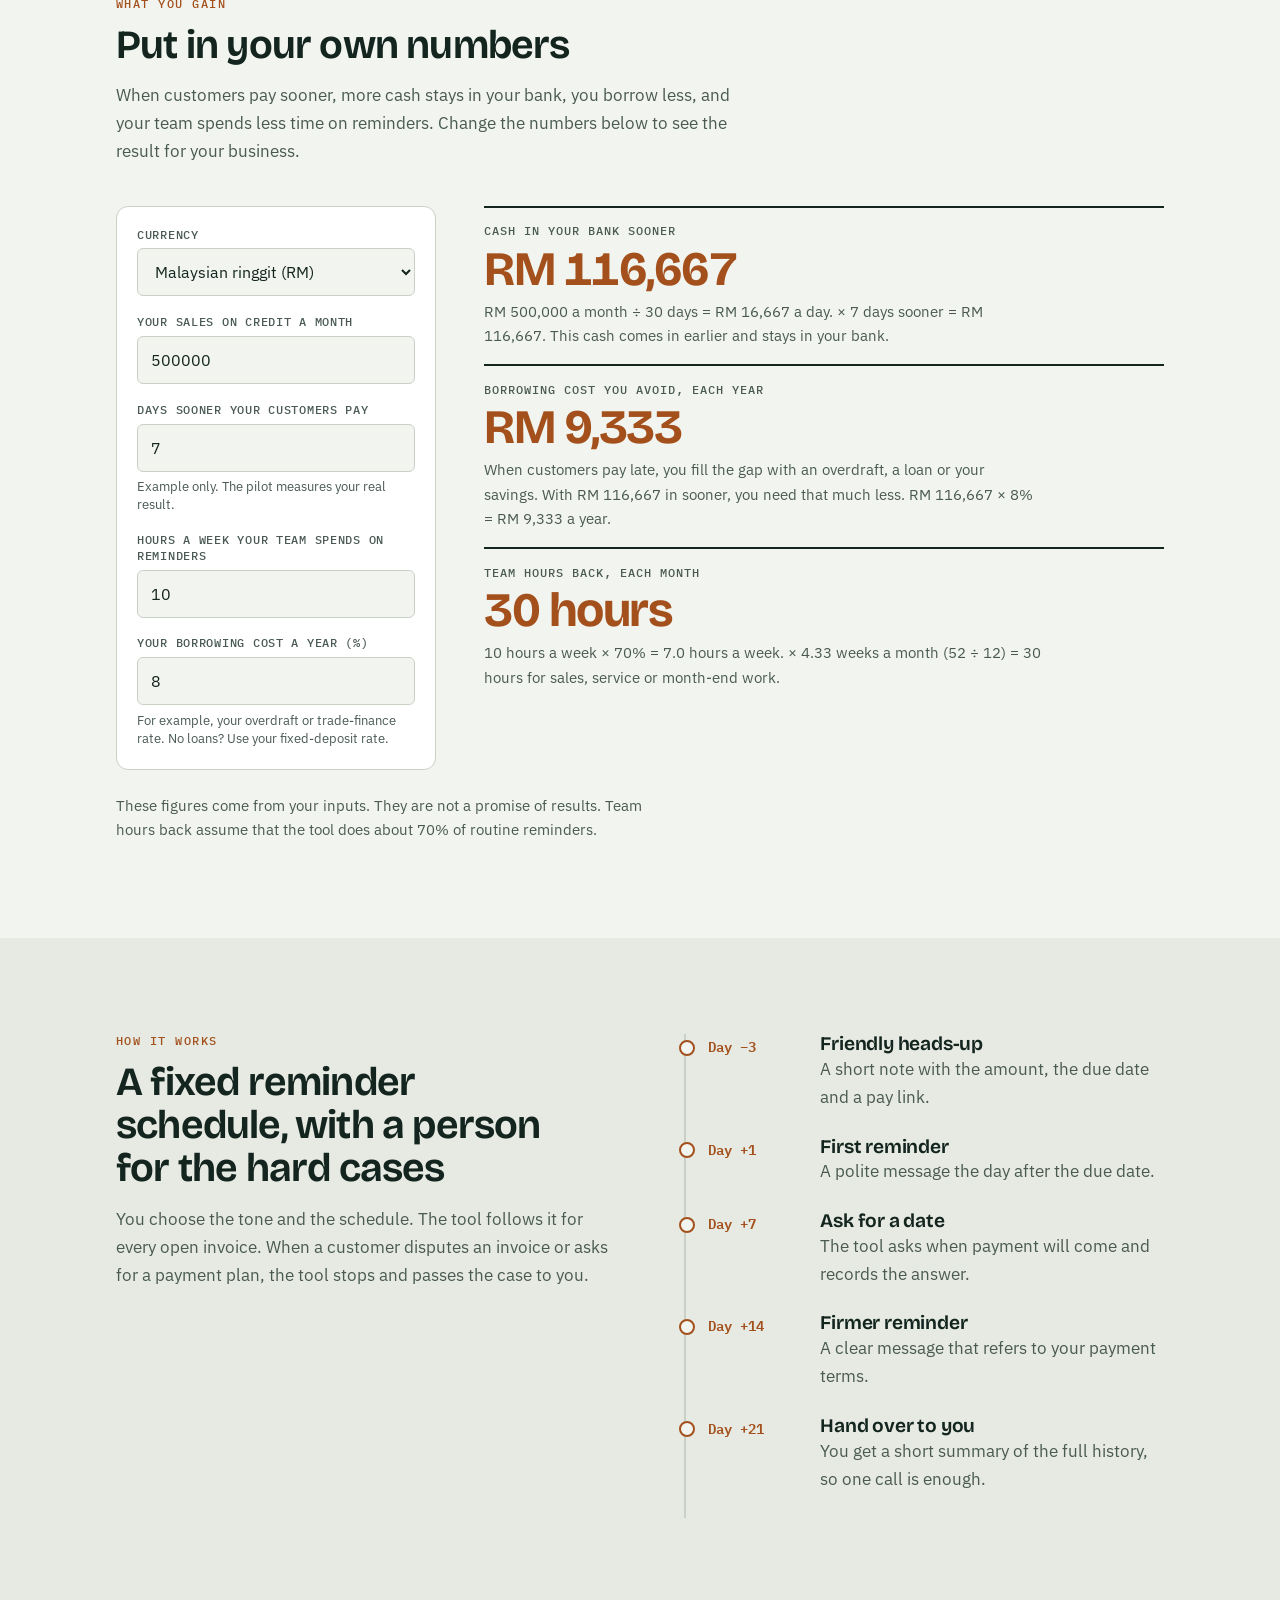
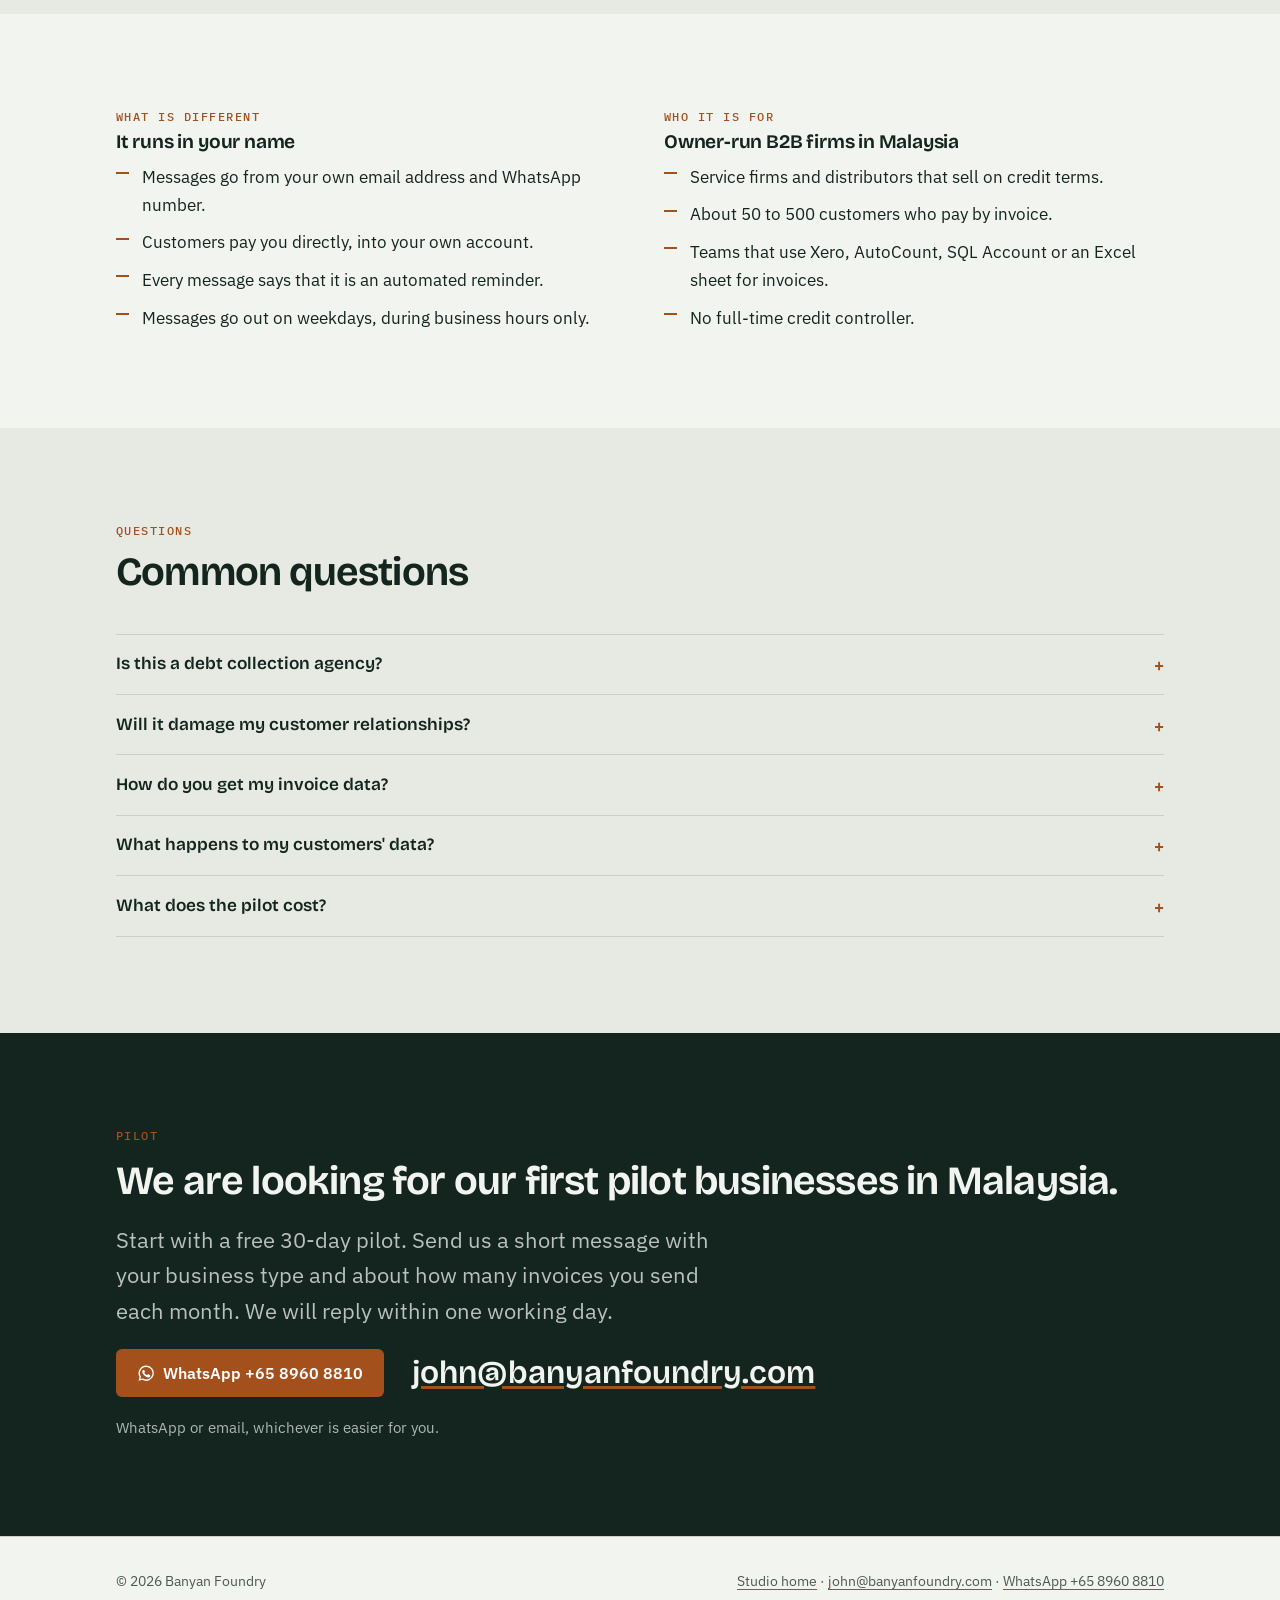
==== commit 1ed28954: "Add 'what you gain' calculator and free 30-day pilot to invoice reminders page Co-Authored-By: Claud" ====
--- a/invoice-reminders.html
+++ b/invoice-reminders.html
@@ -2,6 +2,7 @@
 <html lang="en">
 <head>
 <meta charset="utf-8">
+<script>if (location.protocol === "http:" && location.hostname.endsWith("banyanfoundry.com")) location.replace("https://banyanfoundry.com" + location.pathname + location.search + location.hash);</script>
 <meta name="viewport" content="width=device-width, initial-scale=1, viewport-fit=cover">
 <title>Invoice reminders · Banyan Foundry</title>
 <meta name="description" content="Polite, automatic reminders for overdue B2B invoices, sent from your own email and WhatsApp. Now looking for pilot businesses in Malaysia.">
@@ -25,6 +26,7 @@
     </a>
     <nav class="nav" aria-label="Main">
       <a href="invoice-reminders.html" aria-current="page">Invoice reminders</a>
+      <a href="#gains">Your gains</a>
       <a href="index.html#about">About</a>
       <a href="#pilot">Talk to us</a>
     </nav>
@@ -40,7 +42,7 @@
         <p class="lede">Our tool sends polite reminders for your overdue B2B invoices. It uses your own email and WhatsApp number, it records each promise to pay, and it tells you when a person must step in.</p>
         <div class="actions">
           <a class="btn btn-primary" href="#pilot">Join the pilot</a>
-          <a class="btn btn-ghost" href="#how">See how it works</a>
+          <a class="btn btn-ghost" href="#gains">See what you gain</a>
         </div>
       </div>
 
@@ -85,7 +87,39 @@
     </div>
   </section>
 
-  <section id="how">
+  <section id="gains">
+    <div class="wrap">
+      <div class="section-head">
+        <span class="eyebrow">What you gain</span>
+        <h2>Put in your own numbers</h2>
+        <p class="muted">When customers pay sooner, more cash stays in your bank, you borrow less, and your team spends less time on reminders. Change the numbers below to see the result for your business.</p>
+      </div>
+      <div class="calc">
+        <form class="calc-in" aria-label="Your numbers" onsubmit="return false">
+          <label for="cur">Currency</label>
+          <select id="cur"><option value="RM">Malaysian ringgit (RM)</option><option value="S$">Singapore dollar (S$)</option><option value="US$">US dollar (US$)</option></select>
+          <label for="sales">Your sales on credit a month</label>
+          <input id="sales" type="number" inputmode="numeric" min="0" step="10000" value="500000">
+          <label for="days">Days sooner your customers pay</label>
+          <input id="days" type="number" inputmode="numeric" min="0" step="1" value="7">
+          <span class="hint">Example only. The pilot measures your real result.</span>
+          <label for="hrs">Hours a week your team spends on reminders</label>
+          <input id="hrs" type="number" inputmode="numeric" min="0" step="1" value="10">
+          <label for="rate">Your borrowing cost a year (%)</label>
+          <input id="rate" type="number" inputmode="decimal" min="0" step="0.5" value="8">
+          <span class="hint">For example, your overdraft or trade-finance rate. No loans? Use your fixed-deposit rate.</span>
+        </form>
+        <div class="calc-out" aria-live="polite">
+          <div class="gain"><span class="k">Cash in your bank sooner</span><span class="v" id="gCash">–</span><p id="gCashS"></p></div>
+          <div class="gain"><span class="k">Borrowing cost you avoid, each year</span><span class="v" id="gInt">–</span><p id="gIntS"></p></div>
+          <div class="gain"><span class="k">Team hours back, each month</span><span class="v" id="gHrs">–</span><p id="gHrsS"></p></div>
+        </div>
+      </div>
+      <p class="muted small calc-note">These figures come from your inputs. They are not a promise of results. Team hours back assume that the tool does about 70% of routine reminders.</p>
+    </div>
+  </section>
+
+  <section class="band" id="how">
     <div class="wrap split" style="align-items:start">
       <div class="section-head" style="margin:0">
         <span class="eyebrow">How it works</span>
@@ -102,7 +136,7 @@
     </div>
   </section>
 
-  <section class="band">
+  <section>
     <div class="wrap cols-2">
       <div>
         <span class="eyebrow">What is different</span>
@@ -120,14 +154,14 @@
         <ul class="checks">
           <li>Service firms and distributors that sell on credit terms.</li>
           <li>About 50 to 500 customers who pay by invoice.</li>
-          <li>Teams that use Xero, AutoCount or a spreadsheet for invoices.</li>
+          <li>Teams that use Xero, AutoCount, SQL Account or an Excel sheet for invoices.</li>
           <li>No full-time credit controller.</li>
         </ul>
       </div>
     </div>
   </section>
 
-  <section id="faq">
+  <section class="band" id="faq">
     <div class="wrap">
       <div class="section-head">
         <span class="eyebrow">Questions</span>
@@ -152,7 +186,7 @@
         </details>
         <details>
           <summary>What does the pilot cost?</summary>
-          <p>We agree simple pilot terms with you before we start. There is never a fee based on a percentage of collected cash.</p>
+          <p>The first 30 days are free. We run the tool on your overdue invoices, then we compare how fast your customers pay against your previous 90 days. You continue only if the numbers improve. There is never a fee based on a percentage of collected cash.</p>
         </details>
       </div>
     </div>
@@ -162,7 +196,7 @@
     <div class="wrap contact">
       <span class="eyebrow">Pilot</span>
       <h2>We are looking for our first pilot businesses in Malaysia.</h2>
-      <p class="lede">Send us a short message with your business type and about how many invoices you send each month. We will reply within one working day.</p>
+      <p class="lede">Start with a free 30-day pilot. Send us a short message with your business type and about how many invoices you send each month. We will reply within one working day.</p>
       <div class="reach">
         <a class="btn btn-primary" href="https://wa.me/6589608810?text=Hi%20John%2C%20I%27m%20interested%20in%20the%20invoice%20reminders%20pilot." target="_blank" rel="noopener"><svg class="wa-ico" viewBox="0 0 24 24" aria-hidden="true"><path fill="currentColor" d="M12 2a10 10 0 0 0-8.6 15.1L2 22l5-1.3A10 10 0 1 0 12 2Zm0 18.2a8.2 8.2 0 0 1-4.2-1.2l-.3-.2-3 .8.8-2.9-.2-.3A8.2 8.2 0 1 1 12 20.2Zm4.5-6.1c-.2-.1-1.5-.7-1.7-.8-.2-.1-.4-.1-.6.1l-.8 1c-.1.2-.3.2-.5.1a6.7 6.7 0 0 1-3.3-2.9c-.3-.4.2-.4.7-1.3.1-.2 0-.3 0-.4l-.8-1.8c-.2-.5-.4-.4-.6-.4h-.5a1 1 0 0 0-.7.3 3 3 0 0 0-.9 2.2 5.2 5.2 0 0 0 1.1 2.7 11.8 11.8 0 0 0 4.5 4c1.7.7 2.3.8 3.2.6.5-.1 1.5-.6 1.7-1.2.2-.6.2-1.1.2-1.2l-.5-.3Z"/></svg>WhatsApp +65 8960 8810</a>
         <a class="email" href="mailto:john@banyanfoundry.com?subject=Invoice%20reminders%20pilot">john@banyanfoundry.com</a>
@@ -181,5 +215,24 @@
 
 <div class="mobile-cta"><a class="btn btn-primary" href="https://wa.me/6589608810?text=Hi%20John%2C%20I%27m%20interested%20in%20the%20invoice%20reminders%20pilot." target="_blank" rel="noopener"><svg class="wa-ico" viewBox="0 0 24 24" aria-hidden="true"><path fill="currentColor" d="M12 2a10 10 0 0 0-8.6 15.1L2 22l5-1.3A10 10 0 1 0 12 2Zm0 18.2a8.2 8.2 0 0 1-4.2-1.2l-.3-.2-3 .8.8-2.9-.2-.3A8.2 8.2 0 1 1 12 20.2Zm4.5-6.1c-.2-.1-1.5-.7-1.7-.8-.2-.1-.4-.1-.6.1l-.8 1c-.1.2-.3.2-.5.1a6.7 6.7 0 0 1-3.3-2.9c-.3-.4.2-.4.7-1.3.1-.2 0-.3 0-.4l-.8-1.8c-.2-.5-.4-.4-.6-.4h-.5a1 1 0 0 0-.7.3 3 3 0 0 0-.9 2.2 5.2 5.2 0 0 0 1.1 2.7 11.8 11.8 0 0 0 4.5 4c1.7.7 2.3.8 3.2.6.5-.1 1.5-.6 1.7-1.2.2-.6.2-1.1.2-1.2l-.5-.3Z"/></svg>WhatsApp</a><a class="btn btn-ghost" href="mailto:john@banyanfoundry.com?subject=Invoice%20reminders%20pilot">Email</a></div>
 
+<script>
+(function () {
+  var $ = function (id) { return document.getElementById(id); };
+  var num = function (id) { var v = parseFloat($(id).value); return isFinite(v) && v >= 0 ? v : 0; };
+  var money = function (c, v) { return c + ' ' + Math.round(v).toLocaleString('en-US'); };
+  function calc() {
+    var c = $('cur').value, sales = num('sales'), days = num('days'), hrs = num('hrs'), rate = num('rate');
+    var cash = sales / 30 * days, back = hrs * 0.7 * 52 / 12;
+    $('gCash').textContent = money(c, cash);
+    $('gCashS').textContent = money(c, sales) + ' a month ÷ 30 days = ' + money(c, sales / 30) + ' a day. × ' + days + ' days sooner = ' + money(c, cash) + '. This cash comes in earlier and stays in your bank.';
+    $('gInt').textContent = money(c, cash * rate / 100);
+    $('gIntS').textContent = 'When customers pay late, you fill the gap with an overdraft, a loan or your savings. With ' + money(c, cash) + ' in sooner, you need that much less. ' + money(c, cash) + ' × ' + rate + '% = ' + money(c, cash * rate / 100) + ' a year.';
+    $('gHrs').textContent = Math.round(back) + ' hours';
+    $('gHrsS').textContent = hrs + ' hours a week × 70% = ' + (hrs * 0.7).toFixed(1) + ' hours a week. × 4.33 weeks a month (52 ÷ 12) = ' + Math.round(back) + ' hours for sales, service or month-end work.';
+  }
+  ['cur', 'sales', 'days', 'hrs', 'rate'].forEach(function (id) { $(id).addEventListener('input', calc); });
+  calc();
+})();
+</script>
 </body>
 </html>
--- a/style.css
+++ b/style.css
@@ -245,3 +245,18 @@
 .wa-ico { width: 1.15em; height: 1.15em; flex: none; }
 .small { font-size: 0.92rem; }
 .cta-band .muted { color: color-mix(in srgb, var(--paper) 70%, transparent); }
+
+/* Gains calculator */
+.calc { display: grid; grid-template-columns: minmax(0, 20rem) minmax(0, 1fr); gap: clamp(1.5rem, 4vw, 3rem); align-items: start; }
+@media (max-width: 860px) { .calc { grid-template-columns: minmax(0, 1fr); } }
+.calc-in { display: grid; gap: 0.4rem; background: var(--card); border: 1px solid var(--line); border-radius: 12px; padding: 1.25rem; }
+.calc-in label { font: 500 0.75rem/1.3 var(--mono); letter-spacing: 0.06em; text-transform: uppercase; color: var(--ink-soft); margin-top: 0.7rem; }
+.calc-in label:first-child { margin-top: 0; }
+.calc-in select, .calc-in input { font: 400 1rem var(--body); color: var(--ink); background: var(--paper); border: 1px solid var(--line); border-radius: 6px; padding: 0.7rem 0.8rem; width: 100%; min-height: 48px; }
+.calc-in .hint { font-size: 0.82rem; color: var(--ink-soft); line-height: 1.4; }
+.calc-out { display: grid; gap: 1rem; }
+.gain { display: grid; gap: 0.35rem; border-top: 2px solid var(--ink); padding-top: 0.9rem; }
+.gain .k { font: 500 0.78rem/1.3 var(--mono); letter-spacing: 0.08em; text-transform: uppercase; color: var(--ink-soft); }
+.gain .v { font: 700 clamp(2.1rem, 5vw, 3rem)/1.05 var(--display); color: var(--copper); letter-spacing: -0.03em; font-variant-numeric: tabular-nums; }
+.gain p { font-size: 0.92rem; color: var(--ink-soft); }
+.calc-note { margin-top: 1.5rem; }
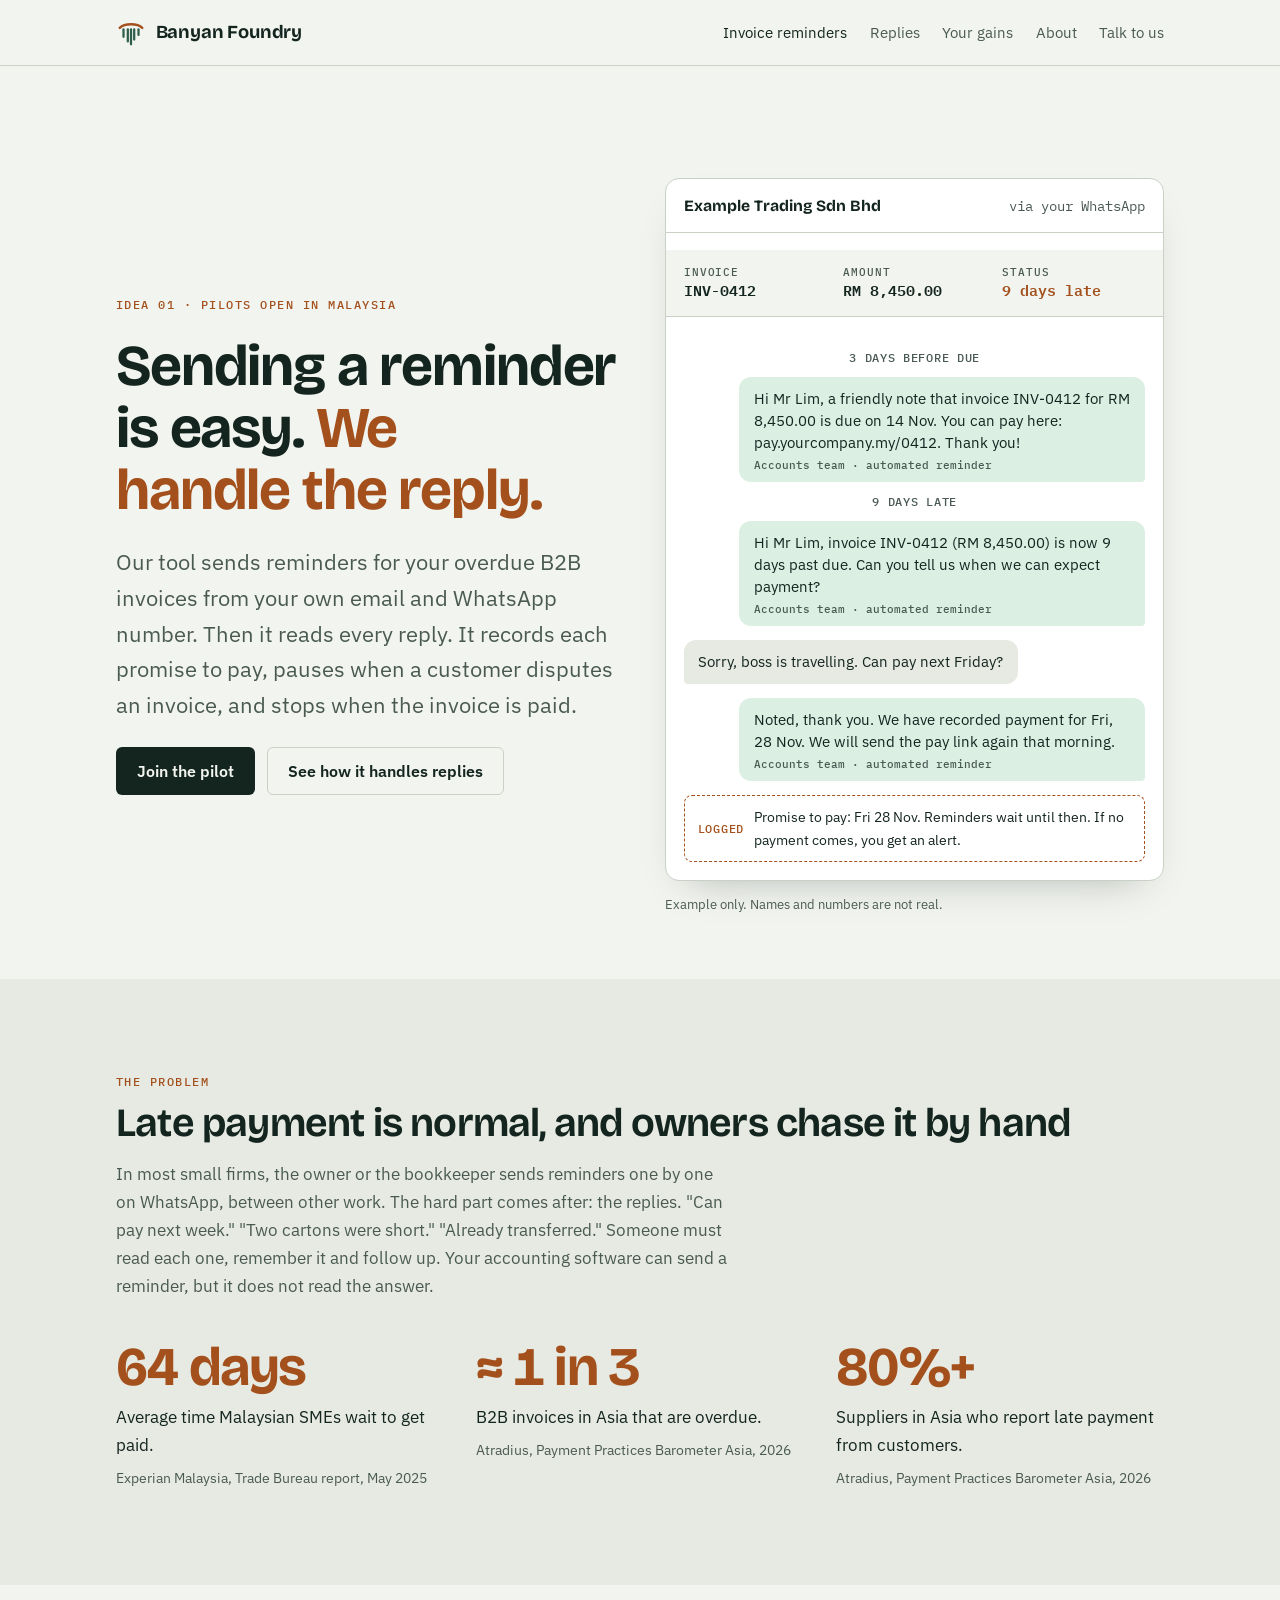
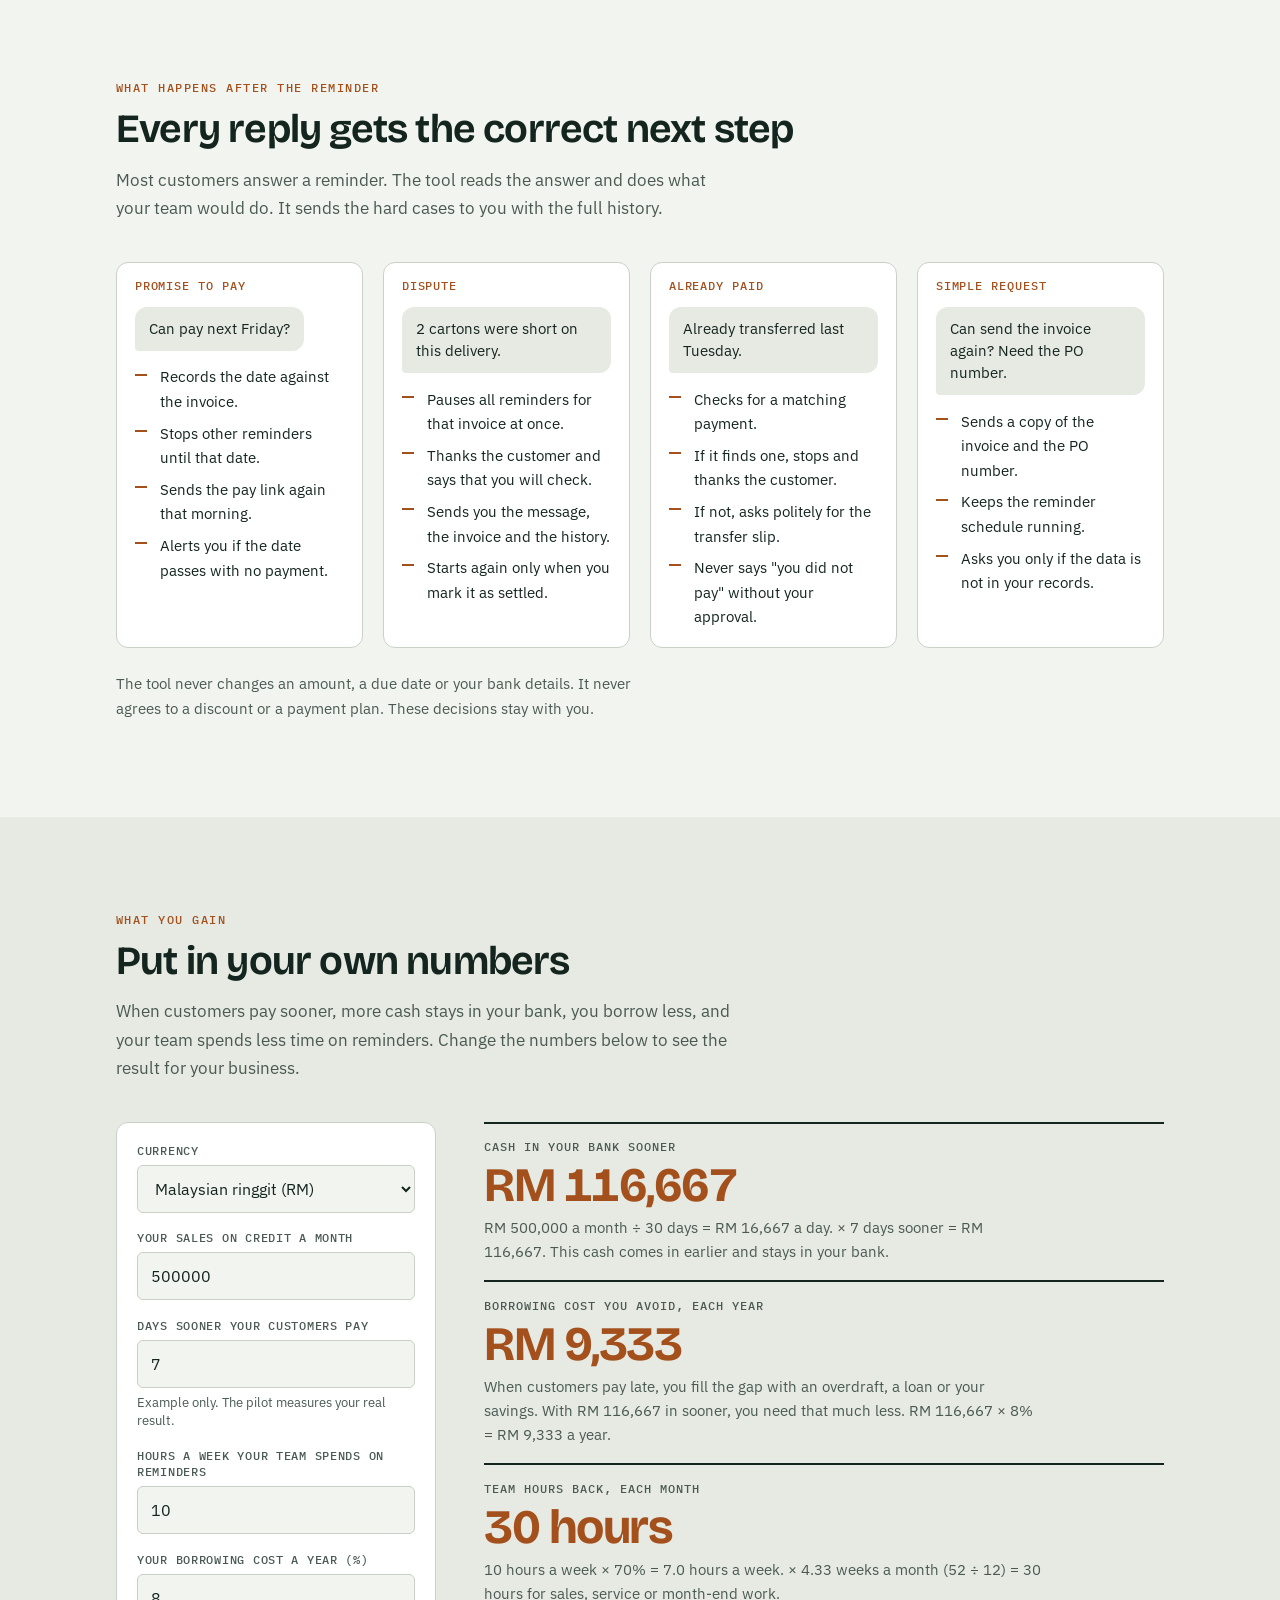
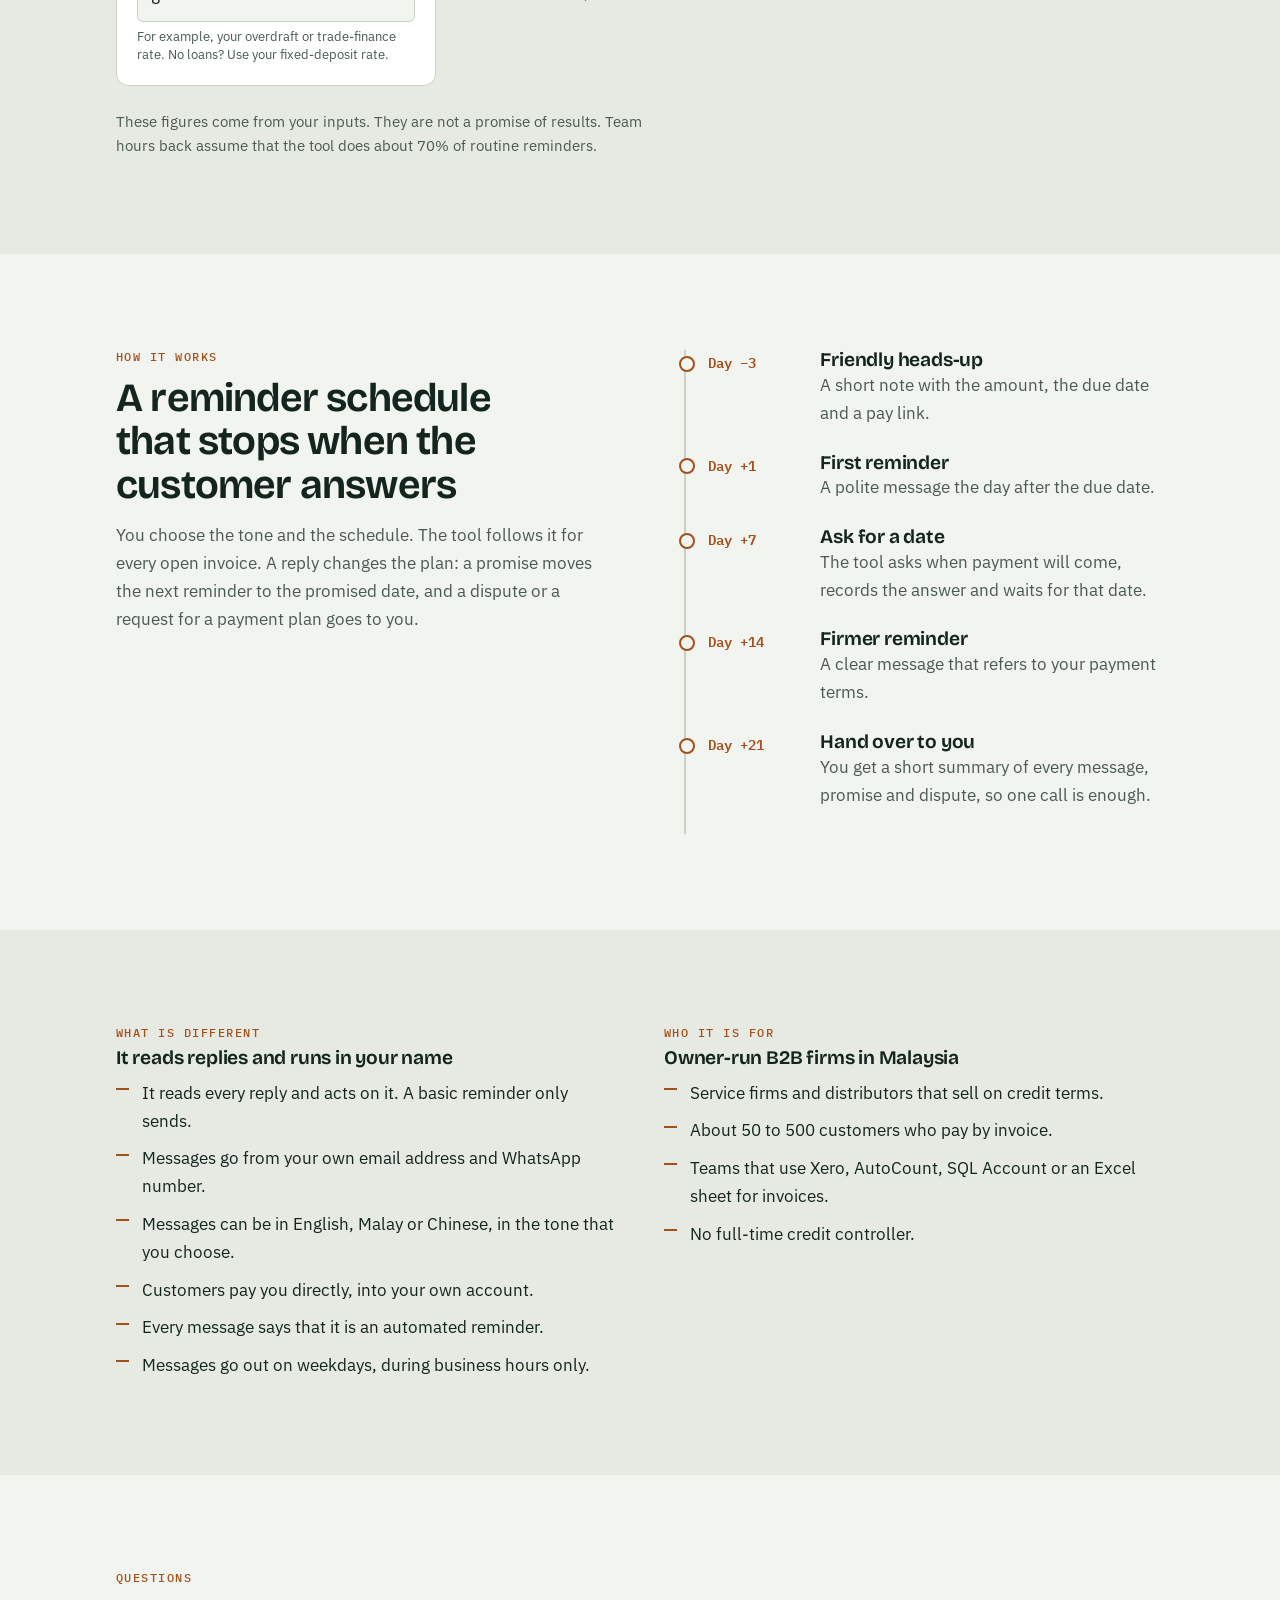
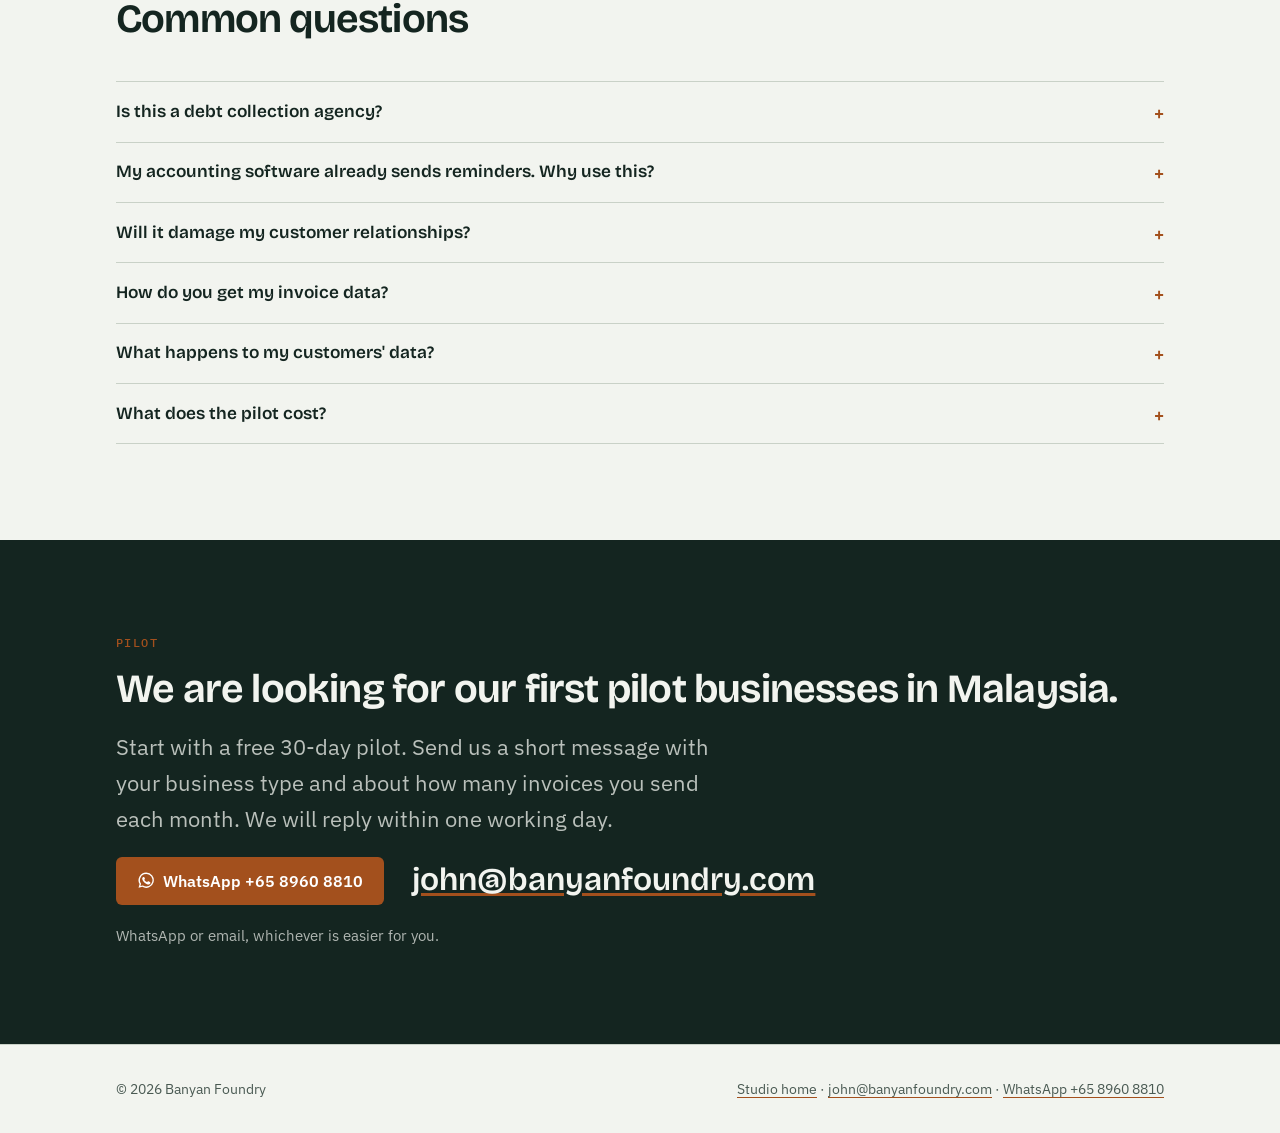
==== commit 42d275bd: "Focus invoice reminders page on handling replies Lead with reply handling: promise to pay, disputes," ====
--- a/invoice-reminders.html
+++ b/invoice-reminders.html
@@ -5,9 +5,9 @@
 <script>if (location.protocol === "http:" && location.hostname.endsWith("banyanfoundry.com")) location.replace("https://banyanfoundry.com" + location.pathname + location.search + location.hash);</script>
 <meta name="viewport" content="width=device-width, initial-scale=1, viewport-fit=cover">
 <title>Invoice reminders · Banyan Foundry</title>
-<meta name="description" content="Polite, automatic reminders for overdue B2B invoices, sent from your own email and WhatsApp. Now looking for pilot businesses in Malaysia.">
+<meta name="description" content="Reminders for overdue B2B invoices that also handle the replies: the tool records each promise to pay, pauses on a dispute and stops when the invoice is paid. Sent from your own email and WhatsApp. Pilots open in Malaysia.">
 <meta property="og:title" content="Invoice reminders by Banyan Foundry">
-<meta property="og:description" content="Get paid sooner without chasing customers by hand. Pilots open in Malaysia.">
+<meta property="og:description" content="Sending a reminder is easy. This tool also handles the reply, the dispute and the promise to pay. Pilots open in Malaysia.">
 <meta property="og:url" content="https://banyanfoundry.com/invoice-reminders">
 <meta property="og:type" content="website">
 <link rel="icon" href="favicon.svg" type="image/svg+xml">
@@ -26,6 +26,7 @@
     </a>
     <nav class="nav" aria-label="Main">
       <a href="invoice-reminders.html" aria-current="page">Invoice reminders</a>
+      <a href="#replies">Replies</a>
       <a href="#gains">Your gains</a>
       <a href="index.html#about">About</a>
       <a href="#pilot">Talk to us</a>
@@ -38,11 +39,11 @@
     <div class="wrap split">
       <div style="display:grid;gap:1.5rem">
         <span class="eyebrow">Idea 01 · Pilots open in Malaysia</span>
-        <h1>Get paid on time without <em>chasing customers</em> by hand.</h1>
-        <p class="lede">Our tool sends polite reminders for your overdue B2B invoices. It uses your own email and WhatsApp number, it records each promise to pay, and it tells you when a person must step in.</p>
+        <h1>Sending a reminder is easy. <em>We handle the reply.</em></h1>
+        <p class="lede">Our tool sends reminders for your overdue B2B invoices from your own email and WhatsApp number. Then it reads every reply. It records each promise to pay, pauses when a customer disputes an invoice, and stops when the invoice is paid.</p>
         <div class="actions">
           <a class="btn btn-primary" href="#pilot">Join the pilot</a>
-          <a class="btn btn-ghost" href="#gains">See what you gain</a>
+          <a class="btn btn-ghost" href="#replies">See how it handles replies</a>
         </div>
       </div>
 
@@ -64,7 +65,7 @@
             <div class="msg out">Hi Mr Lim, invoice INV-0412 (RM 8,450.00) is now 9 days past due. Can you tell us when we can expect payment?<small>Accounts team · automated reminder</small></div>
             <div class="msg in">Sorry, boss is travelling. Can pay next Friday?</div>
             <div class="msg out">Noted, thank you. We have recorded payment for Fri, 28 Nov. We will send the pay link again that morning.<small>Accounts team · automated reminder</small></div>
-            <div class="flag"><b>Logged</b> Promise to pay: Fri 28 Nov. If no payment, the owner gets an alert.</div>
+            <div class="flag"><b>Logged</b> Promise to pay: Fri 28 Nov. Reminders wait until then. If no payment comes, you get an alert.</div>
           </div>
         </div>
         <p class="mock-note">Example only. Names and numbers are not real.</p>
@@ -77,7 +78,7 @@
       <div class="section-head">
         <span class="eyebrow">The problem</span>
         <h2>Late payment is normal, and owners chase it by hand</h2>
-        <p class="muted">In most small firms, the owner or the bookkeeper sends reminders one by one on WhatsApp, between other work. Many reminders are late or never sent.</p>
+        <p class="muted">In most small firms, the owner or the bookkeeper sends reminders one by one on WhatsApp, between other work. The hard part comes after: the replies. "Can pay next week." "Two cartons were short." "Already transferred." Someone must read each one, remember it and follow up. Your accounting software can send a reminder, but it does not read the answer.</p>
       </div>
       <div class="facts">
         <div class="fact"><span class="big">64 days</span><p>Average time Malaysian SMEs wait to get paid.</p><span class="src">Experian Malaysia, Trade Bureau report, May 2025</span></div>
@@ -87,7 +88,59 @@
     </div>
   </section>
 
-  <section id="gains">
+  <section id="replies">
+    <div class="wrap">
+      <div class="section-head">
+        <span class="eyebrow">What happens after the reminder</span>
+        <h2>Every reply gets the correct next step</h2>
+        <p class="muted">Most customers answer a reminder. The tool reads the answer and does what your team would do. It sends the hard cases to you with the full history.</p>
+      </div>
+      <div class="replies">
+        <article class="reply">
+          <span class="rk">Promise to pay</span>
+          <div class="msg in">Can pay next Friday?</div>
+          <ul class="checks">
+            <li>Records the date against the invoice.</li>
+            <li>Stops other reminders until that date.</li>
+            <li>Sends the pay link again that morning.</li>
+            <li>Alerts you if the date passes with no payment.</li>
+          </ul>
+        </article>
+        <article class="reply">
+          <span class="rk">Dispute</span>
+          <div class="msg in">2 cartons were short on this delivery.</div>
+          <ul class="checks">
+            <li>Pauses all reminders for that invoice at once.</li>
+            <li>Thanks the customer and says that you will check.</li>
+            <li>Sends you the message, the invoice and the history.</li>
+            <li>Starts again only when you mark it as settled.</li>
+          </ul>
+        </article>
+        <article class="reply">
+          <span class="rk">Already paid</span>
+          <div class="msg in">Already transferred last Tuesday.</div>
+          <ul class="checks">
+            <li>Checks for a matching payment.</li>
+            <li>If it finds one, stops and thanks the customer.</li>
+            <li>If not, asks politely for the transfer slip.</li>
+            <li>Never says "you did not pay" without your approval.</li>
+          </ul>
+        </article>
+        <article class="reply">
+          <span class="rk">Simple request</span>
+          <div class="msg in">Can send the invoice again? Need the PO number.</div>
+          <ul class="checks">
+            <li>Sends a copy of the invoice and the PO number.</li>
+            <li>Keeps the reminder schedule running.</li>
+            <li>Asks you only if the data is not in your records.</li>
+          </ul>
+        </article>
+      </div>
+      <p class="muted small calc-note">The tool never changes an amount, a due date or your bank details. It never agrees to a discount or a payment plan. These decisions stay with you.</p>
+    </div>
+  </section>
+
+  <section class="band" id="gains">
     <div class="wrap">
       <div class="section-head">
         <span class="eyebrow">What you gain</span>
@@ -119,30 +172,32 @@
     </div>
   </section>
 
-  <section class="band" id="how">
+  <section id="how">
     <div class="wrap split" style="align-items:start">
       <div class="section-head" style="margin:0">
         <span class="eyebrow">How it works</span>
-        <h2>A fixed reminder schedule, with a person for the hard cases</h2>
-        <p class="muted">You choose the tone and the schedule. The tool follows it for every open invoice. When a customer disputes an invoice or asks for a payment plan, the tool stops and passes the case to you.</p>
+        <h2>A reminder schedule that stops when the customer answers</h2>
+        <p class="muted">You choose the tone and the schedule. The tool follows it for every open invoice. A reply changes the plan: a promise moves the next reminder to the promised date, and a dispute or a request for a payment plan goes to you.</p>
       </div>
       <ol class="ladder">
         <li><span class="day">Day −3</span><div><h3>Friendly heads-up</h3><p class="muted">A short note with the amount, the due date and a pay link.</p></div></li>
         <li><span class="day">Day +1</span><div><h3>First reminder</h3><p class="muted">A polite message the day after the due date.</p></div></li>
-        <li><span class="day">Day +7</span><div><h3>Ask for a date</h3><p class="muted">The tool asks when payment will come and records the answer.</p></div></li>
+        <li><span class="day">Day +7</span><div><h3>Ask for a date</h3><p class="muted">The tool asks when payment will come, records the answer and waits for that date.</p></div></li>
         <li><span class="day">Day +14</span><div><h3>Firmer reminder</h3><p class="muted">A clear message that refers to your payment terms.</p></div></li>
-        <li><span class="day">Day +21</span><div><h3>Hand over to you</h3><p class="muted">You get a short summary of the full history, so one call is enough.</p></div></li>
+        <li><span class="day">Day +21</span><div><h3>Hand over to you</h3><p class="muted">You get a short summary of every message, promise and dispute, so one call is enough.</p></div></li>
       </ol>
     </div>
   </section>
 
-  <section>
+  <section class="band">
     <div class="wrap cols-2">
       <div>
         <span class="eyebrow">What is different</span>
-        <h3>It runs in your name</h3>
+        <h3>It reads replies and runs in your name</h3>
         <ul class="checks">
+          <li>It reads every reply and acts on it. A basic reminder only sends.</li>
           <li>Messages go from your own email address and WhatsApp number.</li>
+          <li>Messages can be in English, Malay or Chinese, in the tone that you choose.</li>
           <li>Customers pay you directly, into your own account.</li>
           <li>Every message says that it is an automated reminder.</li>
           <li>Messages go out on weekdays, during business hours only.</li>
@@ -161,7 +216,7 @@
     </div>
   </section>
 
-  <section class="band" id="faq">
+  <section id="faq">
     <div class="wrap">
       <div class="section-head">
         <span class="eyebrow">Questions</span>
@@ -173,8 +228,12 @@
           <p>No. We supply software. You stay the sender of every message, and your customers pay you directly. We do not take a percentage of the money that you collect.</p>
         </details>
         <details>
+          <summary>My accounting software already sends reminders. Why use this?</summary>
+          <p>Accounting software sends a fixed email. It does not read the reply. Our tool works on WhatsApp too, and it acts on each answer: it records a promise to pay, pauses on a dispute, checks a "we already paid" message and stops when the invoice is paid. It keeps one history per invoice, so you know where each one stands.</p>
+        </details>
+        <details>
           <summary>Will it damage my customer relationships?</summary>
-          <p>You approve the wording and the schedule before anything goes out. The tone stays polite. Disputes and payment plans go to you, not to the tool.</p>
+          <p>You approve the wording and the schedule before anything goes out. The tone stays polite. When a customer raises a problem, the reminders stop for that invoice. Disputes and payment plans go to you, not to the tool.</p>
         </details>
         <details>
           <summary>How do you get my invoice data?</summary>
--- a/style.css
+++ b/style.css
@@ -260,3 +260,10 @@
 .gain .v { font: 700 clamp(2.1rem, 5vw, 3rem)/1.05 var(--display); color: var(--copper); letter-spacing: -0.03em; font-variant-numeric: tabular-nums; }
 .gain p { font-size: 0.92rem; color: var(--ink-soft); }
 .calc-note { margin-top: 1.5rem; }
+
+/* Reply handling cards (invoice reminders page) */
+.replies { display: grid; grid-template-columns: repeat(auto-fit, minmax(15rem, 1fr)); gap: 1.25rem; }
+.reply { display: grid; gap: 0.9rem; align-content: start; background: var(--card); border: 1px solid var(--line); border-radius: 12px; padding: 1.1rem; min-width: 0; }
+.reply .rk { font: 500 0.75rem/1 var(--mono); text-transform: uppercase; letter-spacing: 0.08em; color: var(--copper); }
+.reply .msg { max-width: 100%; justify-self: start; }
+.reply .checks { font-size: 0.93rem; gap: 0.45rem; }
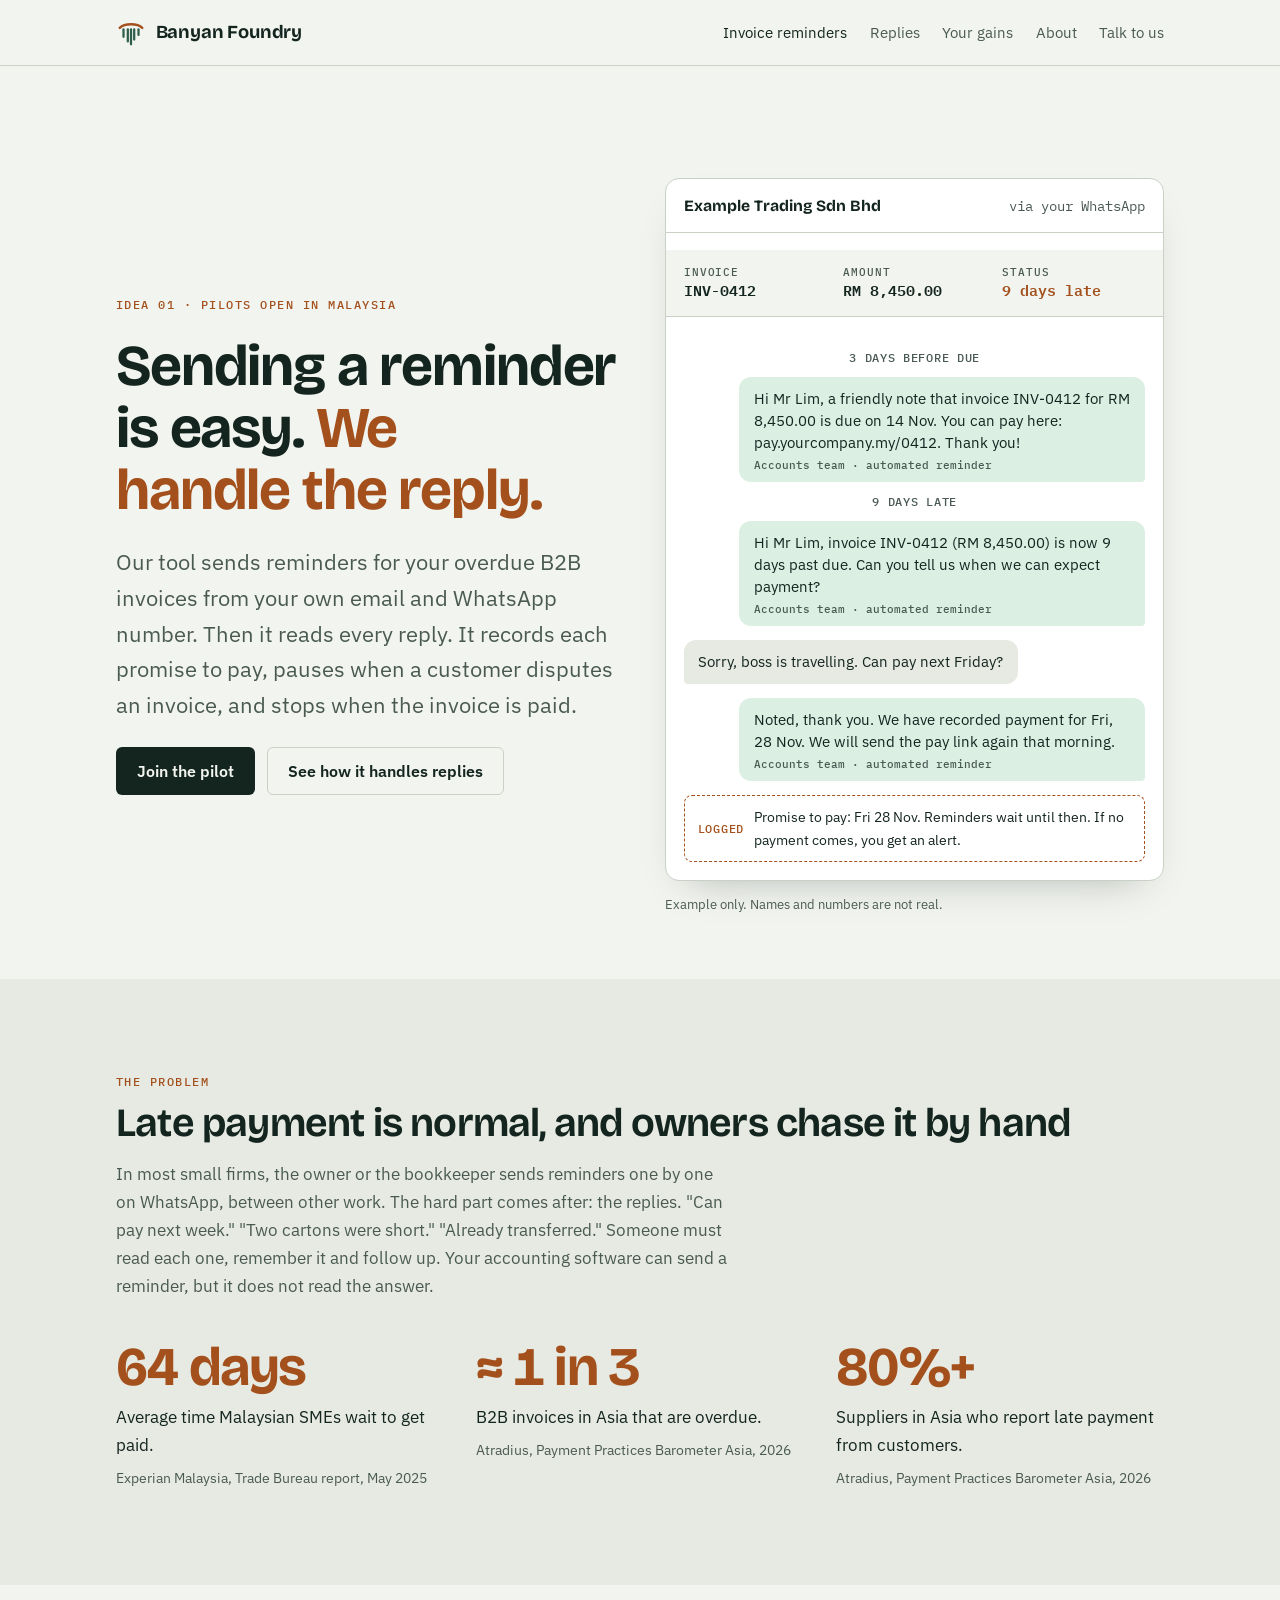
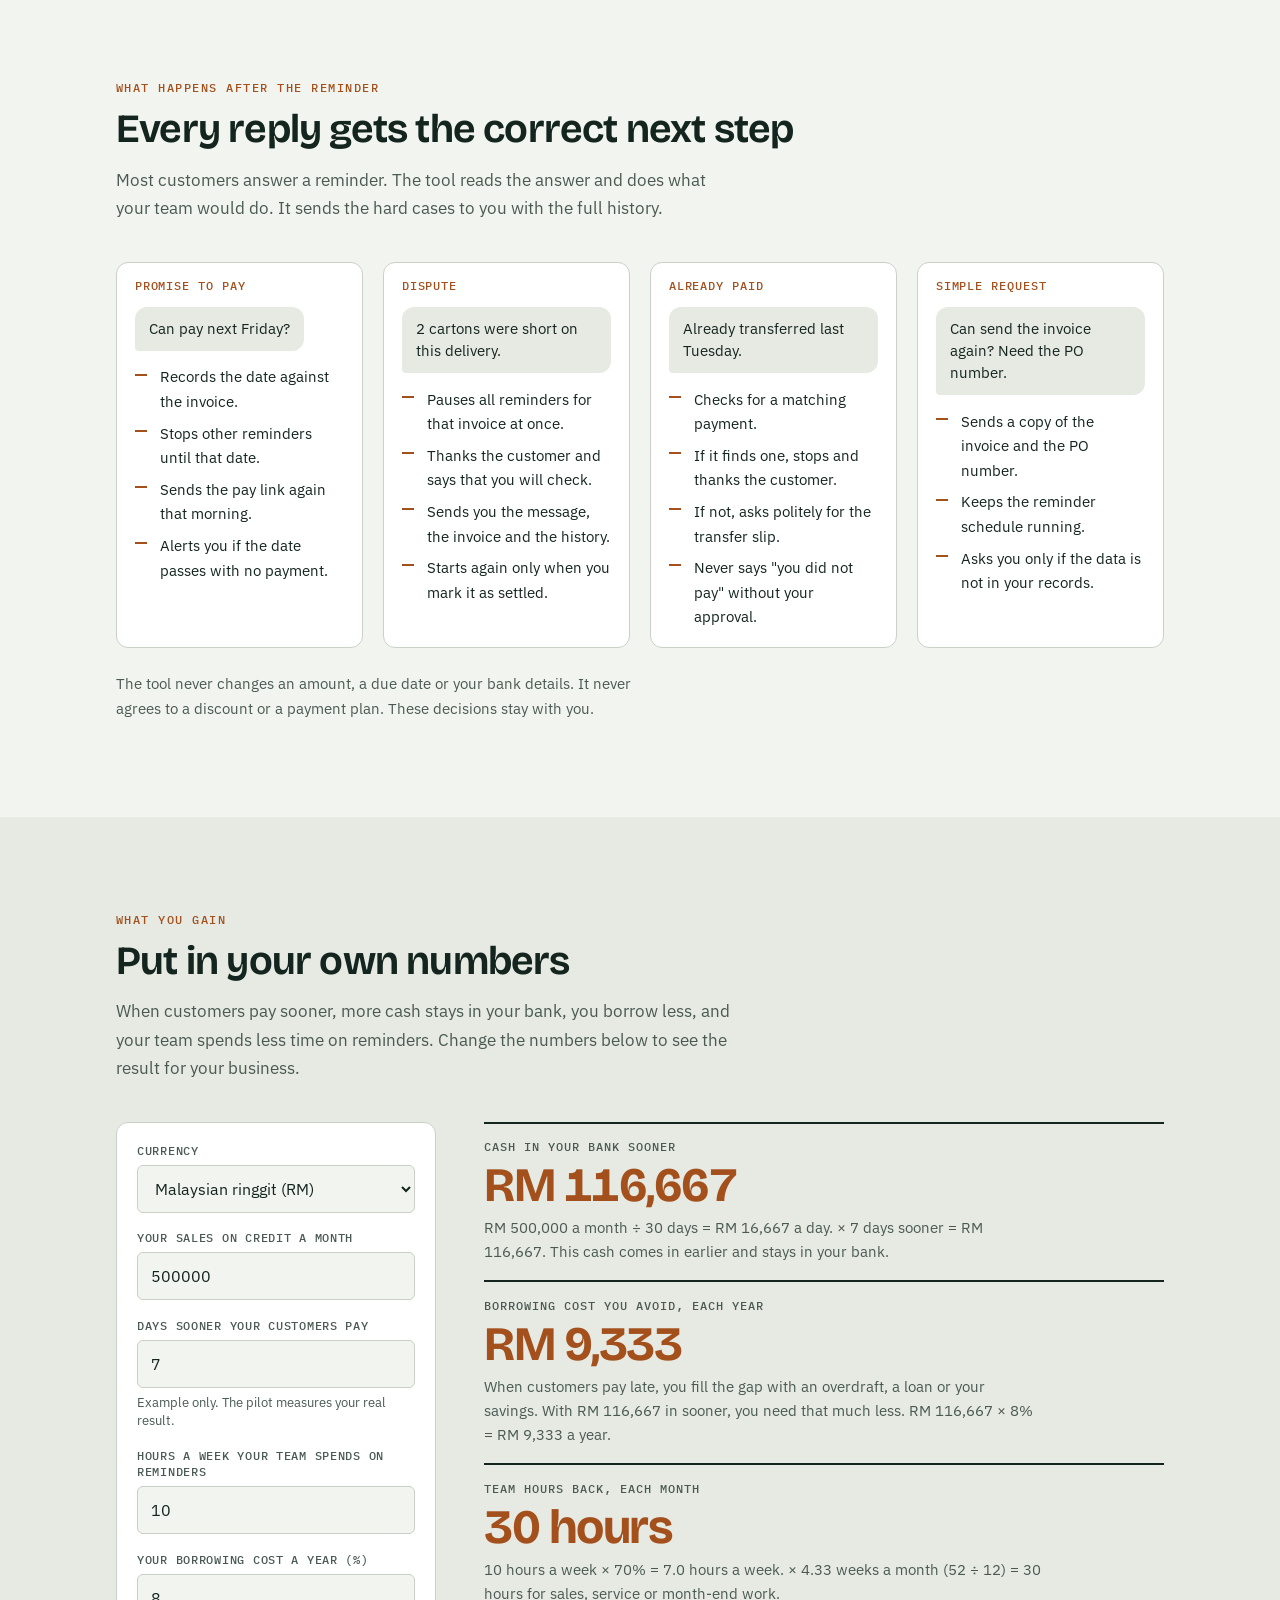
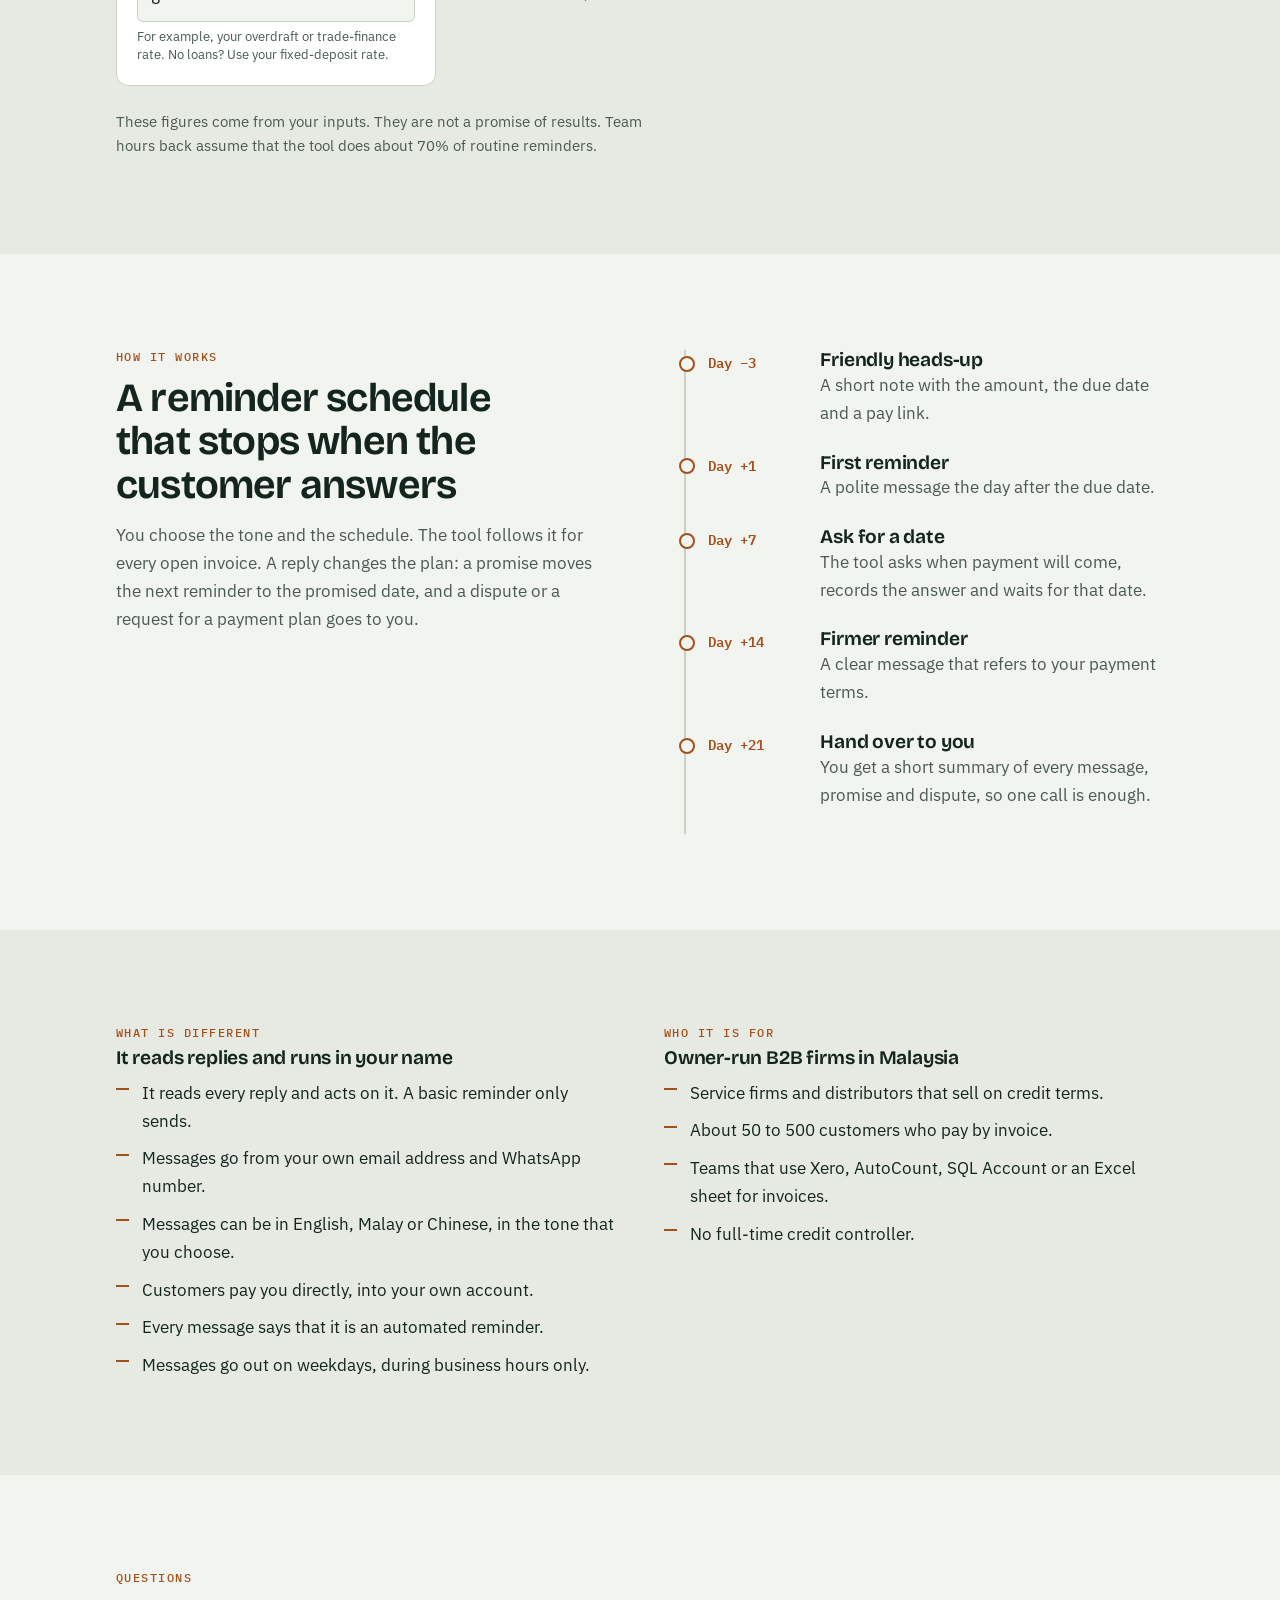
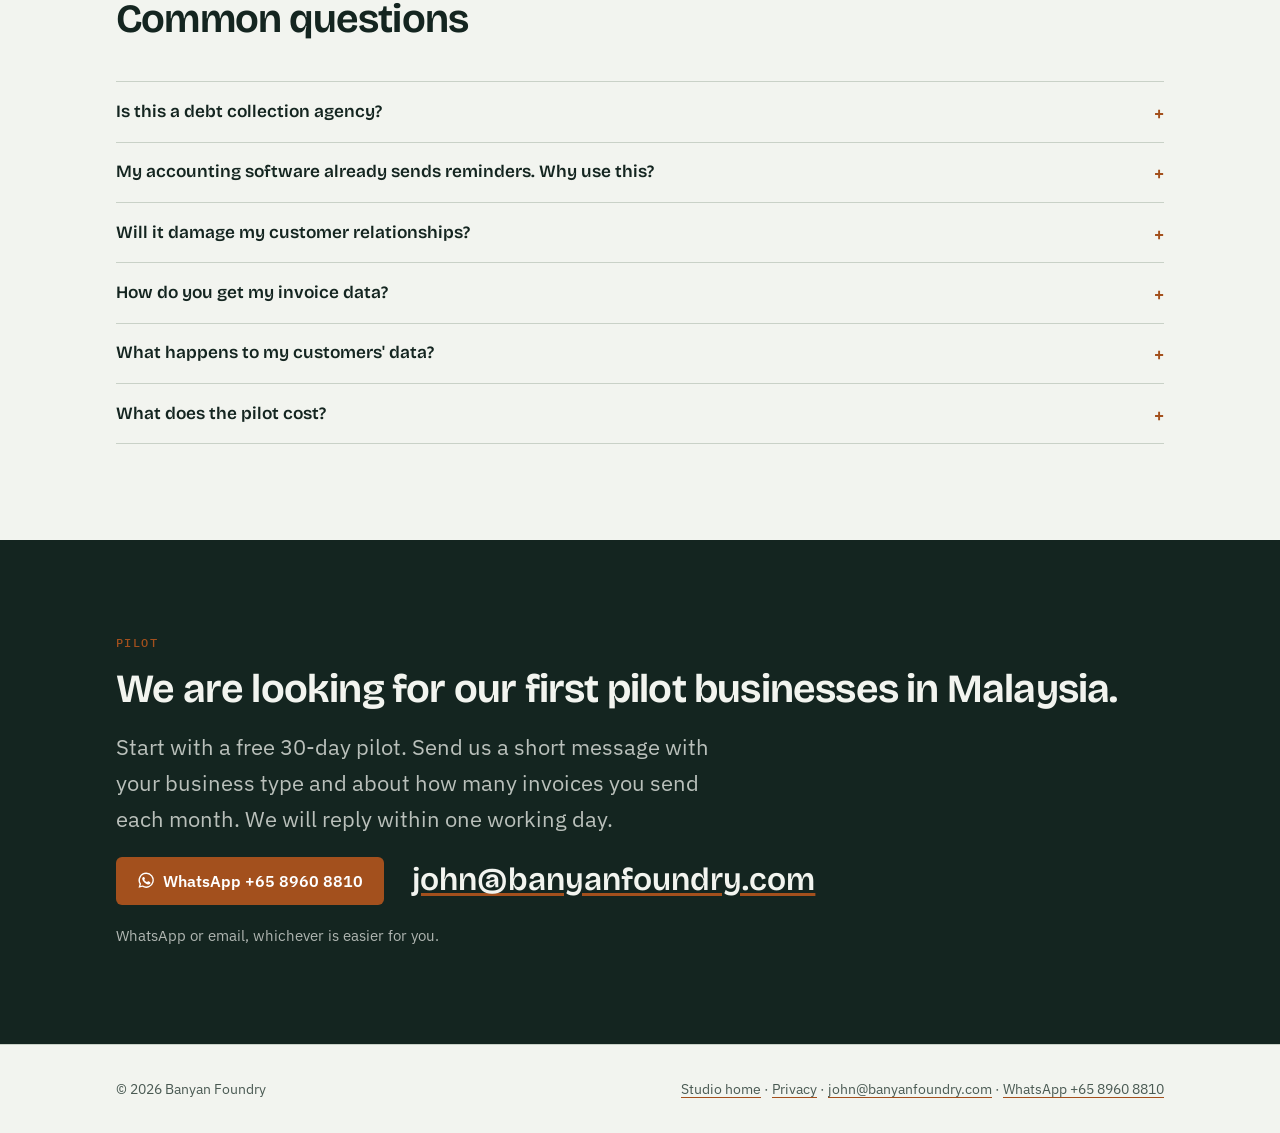
==== commit a86faf31: "Align site with fraud and credit outreach; add privacy notice Co-Authored-By: Claude Opus 5.5 <norep" ====
--- a/invoice-reminders.html
+++ b/invoice-reminders.html
@@ -268,7 +268,7 @@
 <footer class="site-foot">
   <div class="wrap">
     <span>© 2026 Banyan Foundry</span>
-    <span><a href="index.html">Studio home</a> · <a href="mailto:john@banyanfoundry.com">john@banyanfoundry.com</a> · <a href="https://wa.me/6589608810?text=Hi%20John%2C%20I%27m%20interested%20in%20the%20invoice%20reminders%20pilot." target="_blank" rel="noopener">WhatsApp +65 8960 8810</a></span>
+    <span><a href="index.html">Studio home</a> · <a href="privacy.html">Privacy</a> · <a href="mailto:john@banyanfoundry.com">john@banyanfoundry.com</a> · <a href="https://wa.me/6589608810?text=Hi%20John%2C%20I%27m%20interested%20in%20the%20invoice%20reminders%20pilot." target="_blank" rel="noopener">WhatsApp +65 8960 8810</a></span>
   </div>
 </footer>
 
